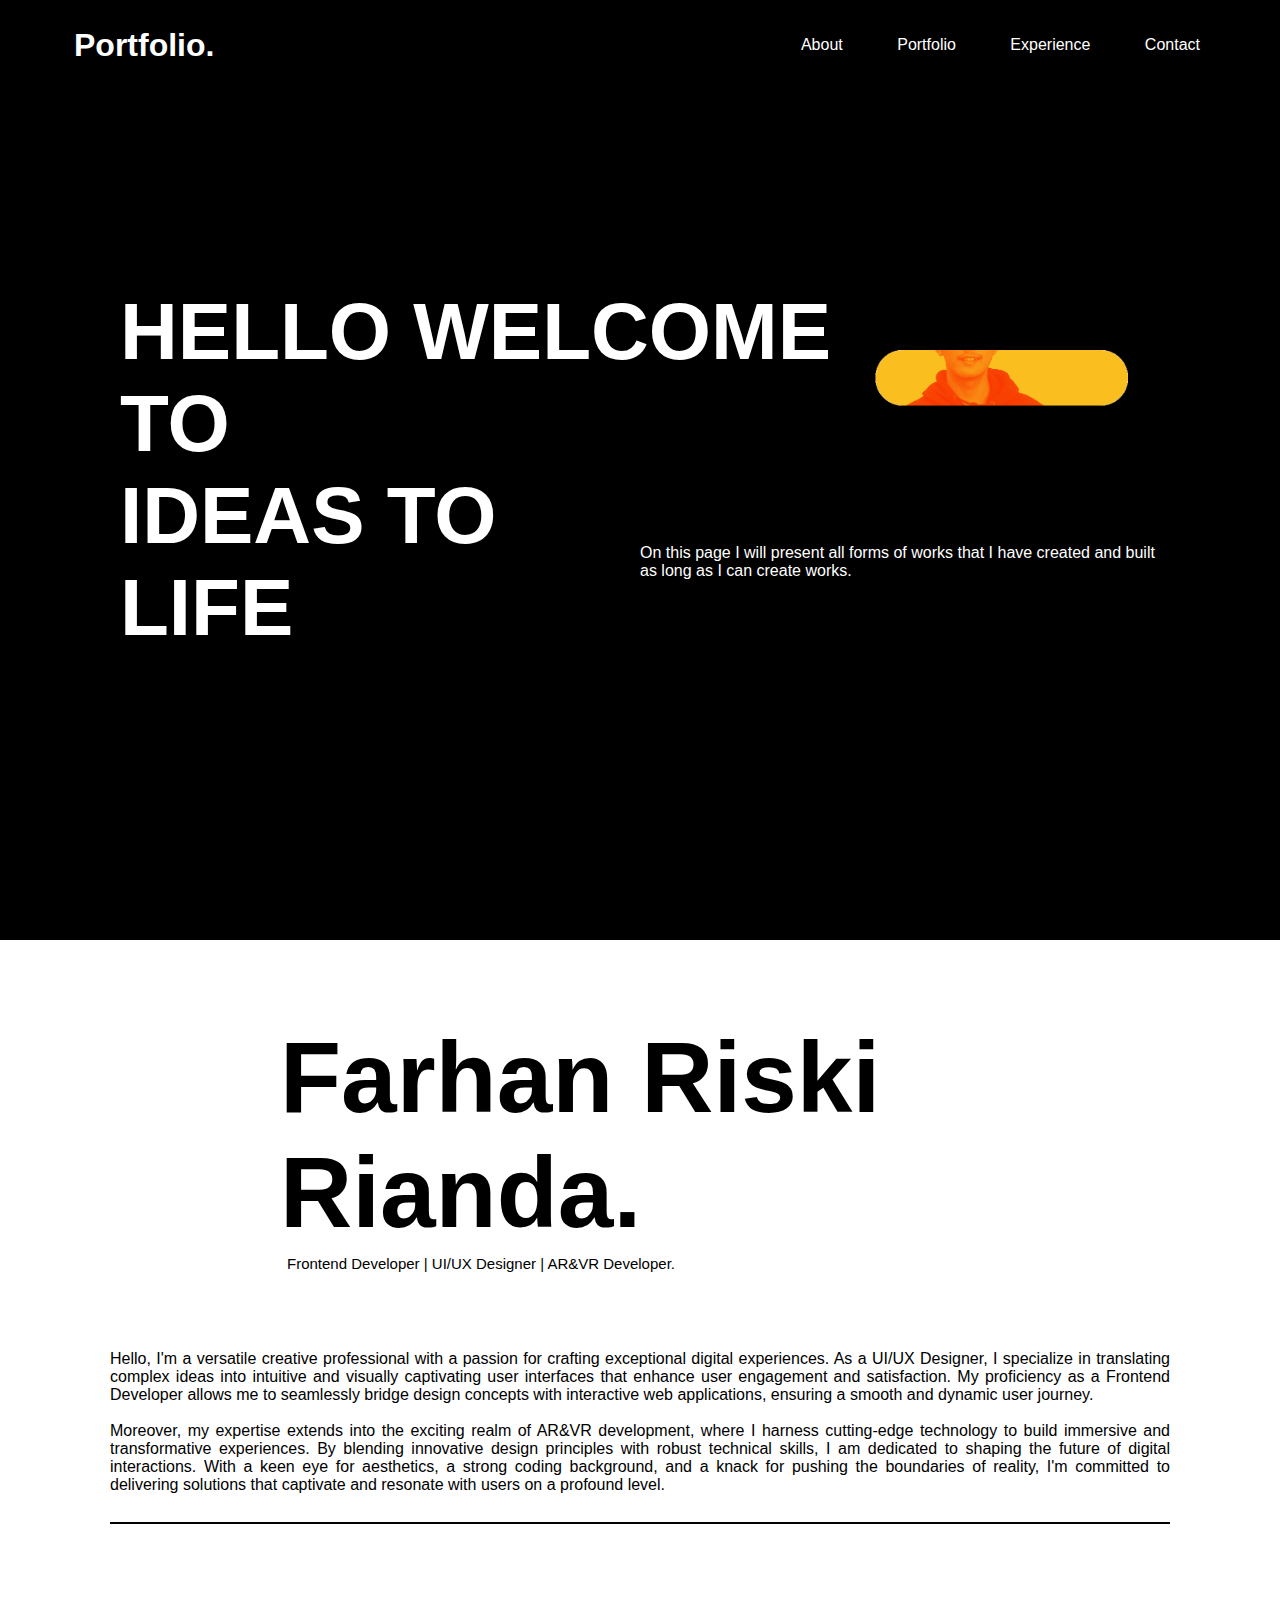
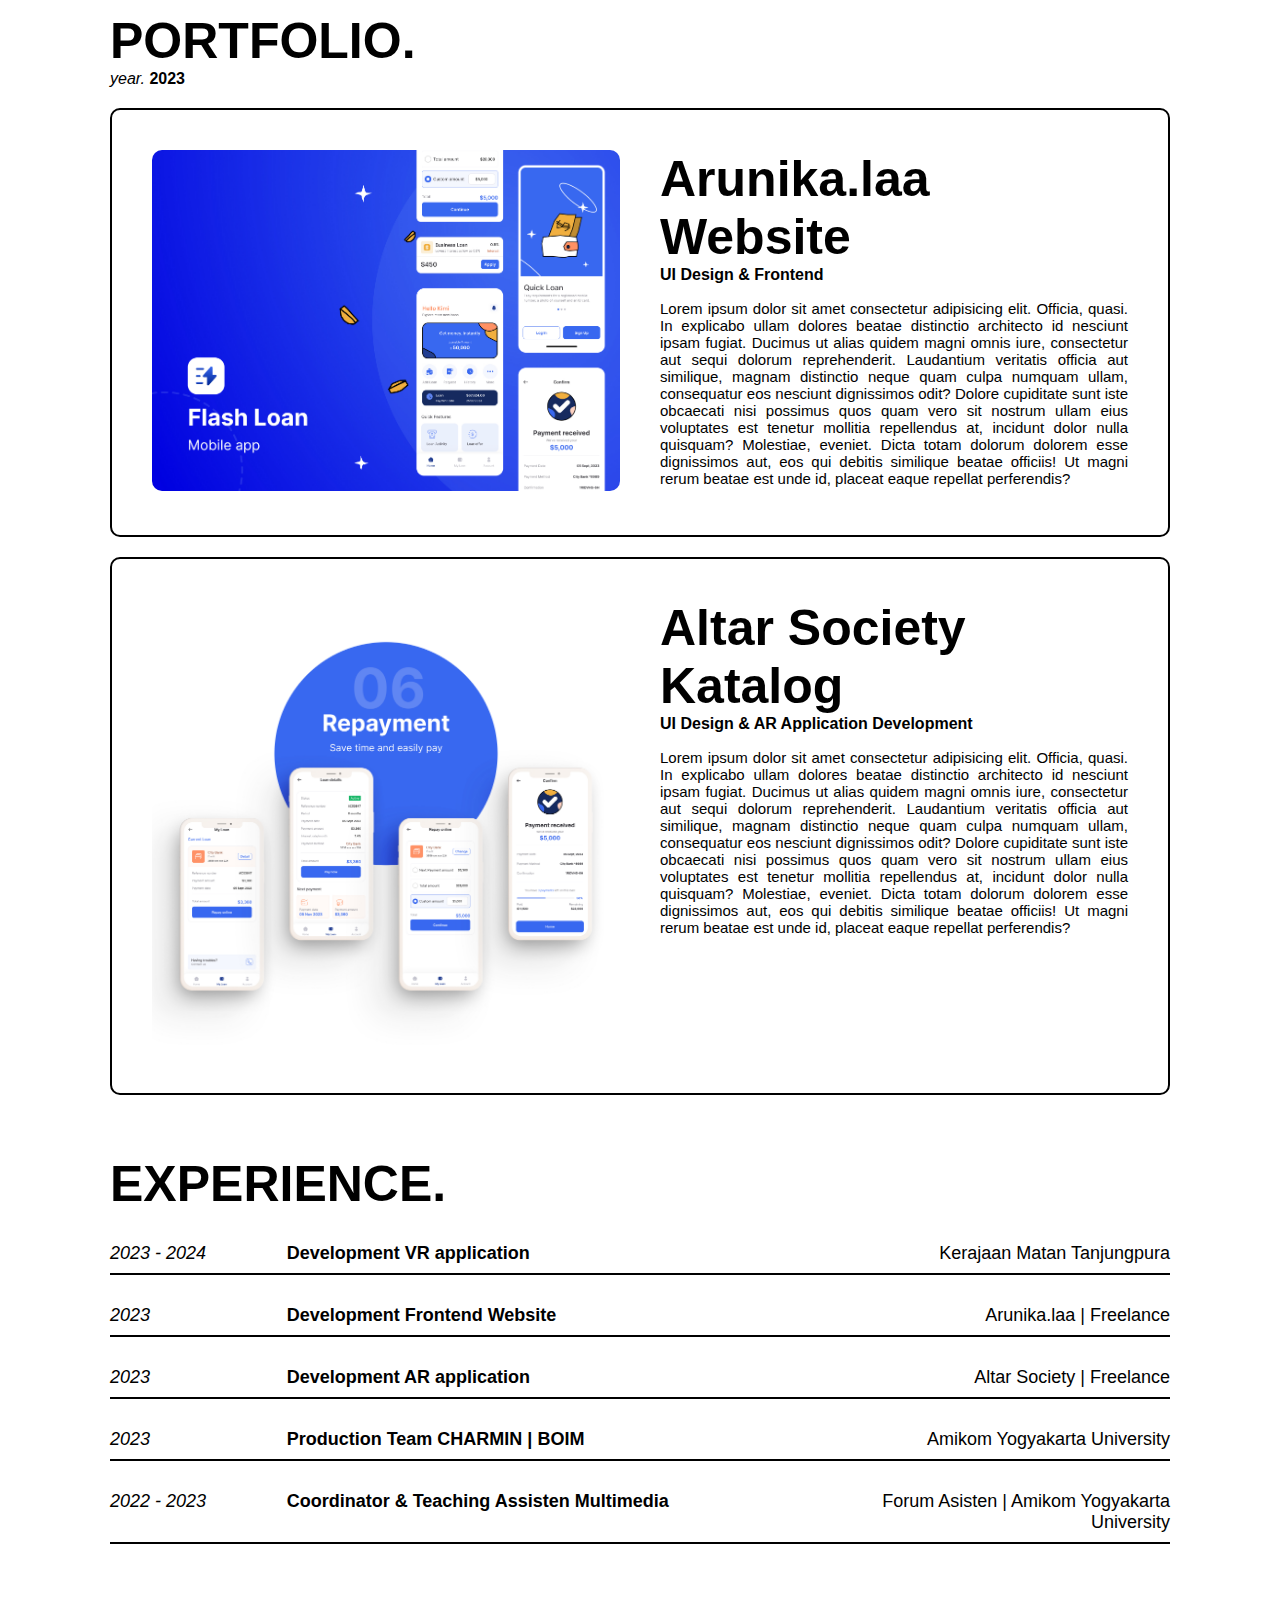
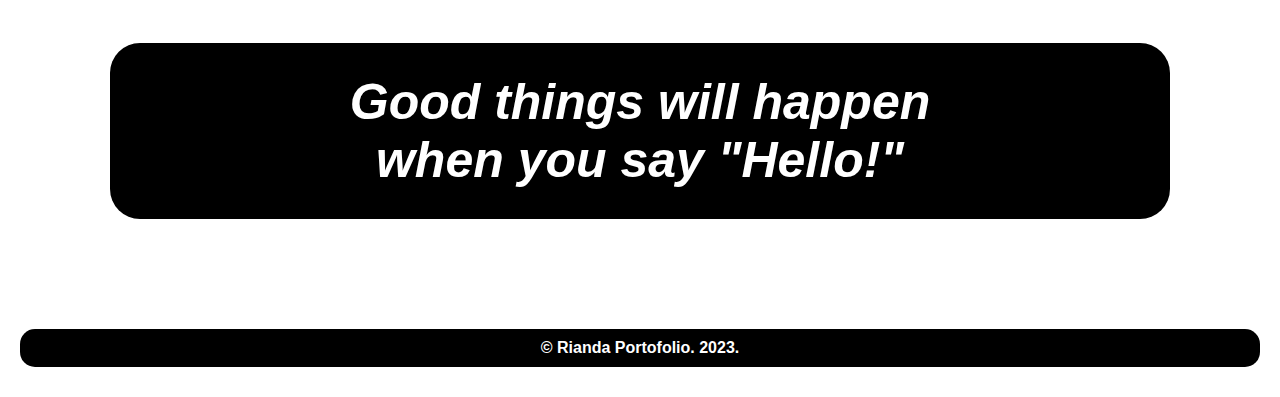
==== index.html @ 445a0335 "add bottom text" ====
<!DOCTYPE html>
<html lang="en">
  <head>
    <meta charset="UTF-8" />
    <meta name="viewport" content="width=device-width, initial-scale=1.0" />
    <link rel="stylesheet" href="style.css" />
    <title>Rianda Port | Home</title>
  </head>
  <body>
    <header>
      <h1><a href="index.html">Portfolio.</a></h1>
      <nav>
        <ul>
          <li><a href="#bio">About</a></li>
          <li><a href="#port">Portfolio</a></li>
          <li><a href="#exp">Experience</a></li>
          <li><a href="">Contact</a></li>
        </ul>
      </nav>
    </header>

    <section id="home">
      <div>
        <div class="container">
          <div class="left-up">
            <h1>HELLO WELCOME TO</h1>
          </div>
          <div class="right-up">
            <img src="public/homeava.gif" alt="">
          </div>
        </div>
      </div>
      <div>
        <div class="container">
          <div class="left">
            <h1>IDEAS TO LIFE</h1>
          </div>
          <div class="right">
          <p>On this page I will present all forms of works that I have created and built as long as I can create works.</p>
          </div>
        </div>
      </div>
    </section>
    

    <main>
      <section id="bio">
        <div>
          <img src="public/A6506337.PNG" style="height: 10cm" alt="" id="ava" />
        </div>
        <div>
          <h2>Farhan Riski Rianda.</h2>
          <p>Frontend Developer | UI/UX Designer | AR&VR Developer.</p>
          <br>
        </div>
      </section>

      <section>
        <p class="intro">
          Hello, I'm a versatile creative professional with a passion for crafting exceptional digital experiences. As a UI/UX Designer, I specialize in translating complex ideas into intuitive and visually captivating user interfaces that
          enhance user engagement and satisfaction. My proficiency as a Frontend Developer allows me to seamlessly bridge design concepts with interactive web applications, ensuring a smooth and dynamic user journey.<br />
          <br />Moreover, my expertise extends into the exciting realm of AR&VR development, where I harness cutting-edge technology to build immersive and transformative experiences. By blending innovative design principles with robust
          technical skills, I am dedicated to shaping the future of digital interactions. With a keen eye for aesthetics, a strong coding background, and a knack for pushing the boundaries of reality, I'm committed to delivering solutions
          that captivate and resonate with users on a profound level.
        </p>
      </section>
      <hr />

      <section id="port">
        <h3>PORTFOLIO.</h3>
        <p>
          <span style="font-style: italic">year. </span>
          <span style="font-weight: bold">2023</span>
        </p>
        <div class="project">
          <div class="images">
            <img src="public/609c90177263165.64d349cb40224.jpg" alt="Image 1">
          </div>
          <div class="content">
            <h3>Arunika.laa Website</h3>
            <h4>UI Design & Frontend </h4>
            <p>Lorem ipsum dolor sit amet consectetur adipisicing elit. Officia, quasi. In explicabo ullam dolores beatae distinctio architecto id nesciunt ipsam fugiat. Ducimus ut alias quidem magni omnis iure, consectetur aut sequi dolorum reprehenderit. Laudantium veritatis officia aut similique, magnam distinctio neque quam culpa numquam ullam, consequatur eos nesciunt dignissimos odit? Dolore cupiditate sunt iste obcaecati nisi possimus quos quam vero sit nostrum ullam eius voluptates est tenetur mollitia repellendus at, incidunt dolor nulla quisquam? Molestiae, eveniet. Dicta totam dolorum dolorem esse dignissimos aut, eos qui debitis similique beatae officiis! Ut magni rerum beatae est unde id, placeat eaque repellat perferendis?</p>
          </div>
        </div>
        

        <div class="project">
          <div class="images">
            <img src="public/d3f5fa177263165.64d365cf76393.jpg" alt="Image 1">
          </div>
          <div class="content">
            <h3>Altar Society Katalog</h3>
            <h4>UI Design & AR Application Development</h4>
            <p>Lorem ipsum dolor sit amet consectetur adipisicing elit. Officia, quasi. In explicabo ullam dolores beatae distinctio architecto id nesciunt ipsam fugiat. Ducimus ut alias quidem magni omnis iure, consectetur aut sequi dolorum reprehenderit. Laudantium veritatis officia aut similique, magnam distinctio neque quam culpa numquam ullam, consequatur eos nesciunt dignissimos odit? Dolore cupiditate sunt iste obcaecati nisi possimus quos quam vero sit nostrum ullam eius voluptates est tenetur mollitia repellendus at, incidunt dolor nulla quisquam? Molestiae, eveniet. Dicta totam dolorum dolorem esse dignissimos aut, eos qui debitis similique beatae officiis! Ut magni rerum beatae est unde id, placeat eaque repellat perferendis?</p>
          </div>
        </div>
      </section>

      <section id="exp">
        <h3>EXPERIENCE.</h3>
        <div class="experience">
          <div class="year">2023 - 2024</div>
          <div class="name">Development VR application</div>
          <div class="position">Kerajaan Matan Tanjungpura</div>
        </div>
        <hr>
        <div class="experience">
          <div class="year">2023</div>
          <div class="name">Development Frontend Website</div>
          <div class="position">Arunika.laa | Freelance</div>
        </div>
        <hr>
        <div class="experience">
          <div class="year">2023</div>
          <div class="name">Development AR application</div>
          <div class="position">Altar Society | Freelance</div>
        </div>
        <hr>
        <div class="experience">
          <div class="year">2023</div>
          <div class="name">Production Team CHARMIN | BOIM</div>
          <div class="position">Amikom Yogyakarta University</div>
        </div>
        <hr>
        <div class="experience">
          <div class="year">2022 - 2023</div>
          <div class="name">Coordinator & Teaching Assisten Multimedia</div>
          <div class="position">Forum Asisten | Amikom Yogyakarta University</div>
        </div>
        <hr>

      </section>

      <section>
        <div>
          <div id="bawah">
            <h3 style="font-style: italic;">Good things will happen<br>when you say "Hello!"</h3>
          </div>
        </div>
      </section>
      
      
    </main>

    <footer>
      <p>&copy; Rianda Portofolio. 2023.</p>
    </footer>
  </body>
</html>
---- style.css ----
/* Reset some default styles and apply a basic font */
body,
h1,
h2,
h3,
h4,
p,a {
  margin: 0;
  padding: 0;
  font-family: Arial, sans-serif;
  text-decoration: none;
}

/* Set a background color for the body and add some spacing */
body {
  background-color: #fff;
  padding-top: 0;
  justify-content: center;
  align-items: center;
  min-height: 100vh;
  color: #000000;
  padding-bottom: 30px;
}

#home {
  flex-wrap: wrap;
  font-family: Arial, sans-serif;
  display: flex;
  flex-direction: column; /* Stack sections vertically */
  justify-content: center;
  align-items: center;
  min-height: 100vh;
  width: 100%;
  background-color: #000000;
  color: #ffffff;
}

.container {
  display: flex;
  flex-direction: row;
  margin-left: 120px;
  margin-right: 120px;
  justify-content: center;
  align-items: center;
}
.left {
  flex: 1;
  display: flex;
  flex-direction: column;
  justify-content: center;
}

.left-up {
  flex: 80%;
  display: flex;
  flex-direction: column;
  justify-content: center;
  align-items: flex-start; /* Align left */
  box-sizing: border-box;
}

.left-up h1 {
  font-size: 80px;
  margin: 0; /* Remove default margin */
}

.left h1 {
  font-size: 80px;
  margin: 0; /* Remove default margin */
}
.right {
  flex: 1;
  display: flex;
  flex-direction: column;
  justify-content: center;
  align-items: center; /* Center horizontally */
  box-sizing: border-box;
}

.right-up img {
  max-height: full; /* Set maximum height to 100% */
  width: 80%; /* Ensure aspect ratio is maintained */
}

.right-up {
  flex: 35%;
  display: flex;
  flex-direction: column;
  justify-content: center;
  align-items: center; /* Center horizontally */
  box-sizing: border-box;
}

#bio {
  display: flex;
  align-items: center;
  margin: auto 150px;
}

#ava {
  height: 12cm;
  border-radius: 25px;
}

/* Styling for the text content */
#bio > div:last-child {
  padding: 20px;
}

#bio h2 {
  font-size: 100px;
  margin: 0;
  margin-bottom: 5px;
}

#bio p {
  font-size: 15px;
  padding-left: 7px;
}

/* Style the header with a background color and add spacing */
header {
  background-color: #000000;
  color: #fff;
  text-align: center;
  padding: 10px 0;
  border-radius: 25px;
  top: 10px;
  left: 50%;
  transform: translateX(-50%);
  position: fixed;
  width: calc(100% - 20px); /* Adjust the width as needed */
  display: flex;
  align-items: center;
  justify-content: space-between;
}
header h1 {
  padding-left: 4rem;
}

header a {
  color: #fff;
}

/* Style the navigation menu */
nav ul {
  list-style: none;
  margin-right: 20px;
}

nav ul li {
  display: inline;
  margin-right: 50px;
}

nav ul li a {
  text-decoration: none;
  color: #fff;
}

/* Style the main content area */
main {
  max-width: full;
  margin: 0px 100px;
  padding: 40px 10px;
  background-color: #fff;
}

h2 {
  font-size: 120px;
}

h3 {
  font-size: 50px;
}

/* Style the sections with padding and spacing */
section {
  padding: 20px 0;
}

.intro {
  text-align: justify;
}

#port {
  padding-top: 80px;
}

/* Style the project containers */
.project {
  border: 2px solid #000000;
  padding: 20px;
  margin-top: 20px;
  margin-bottom: 20px;
  background-color: #fff;
  border-radius: 10px;
  display: flex;
  align-items: flex-start;
}

.images {
  flex: 1;
  padding: 20px;
}

.images img {
  max-width: 100%;
  height: auto;
  border-radius: 10px;
}

.content {
  flex: 1;
  padding: 20px;
}

.content h3 {
  font-size: 50px;
}

.content h3 a {
  text-decoration: none;
  color: #000000;
}

.content p {
  font-size: 16px;
  padding-top: 1rem;
  font-size: 15px;
  text-align: justify;
}

#exp {
  font-size: 18px;
}

#exp .experience {
  display: flex;
  margin-top: 30px;
}

#exp .year {
  flex: 1;
  font-style: italic;
}

#exp .name {
  flex: 3;
  font-weight: bold;
}

#exp .position {
  flex: 2;
  text-align: right;
}


#bawah {
  margin-top: 50px;
  margin-bottom: 50px;
  padding-top: 30px;
  padding-bottom: 30px;
  text-align: center;
  color: #fff;
  background-color: #000000;
  border-radius: 30px;
}

/* Style the footer with a background color and add spacing */
footer {
  text-align: center;
  background-color: #000000;
  color: #fff;
  padding: 10px 0;
  border-radius: 15px;
  font-weight: bold;
  margin-left: 20px;
  margin-right: 20px;
}

hr {
  border: none; /* Remove default border */
  border-top: 2px solid #000000; /* Set the top border to 2px solid black (#000000) */
}
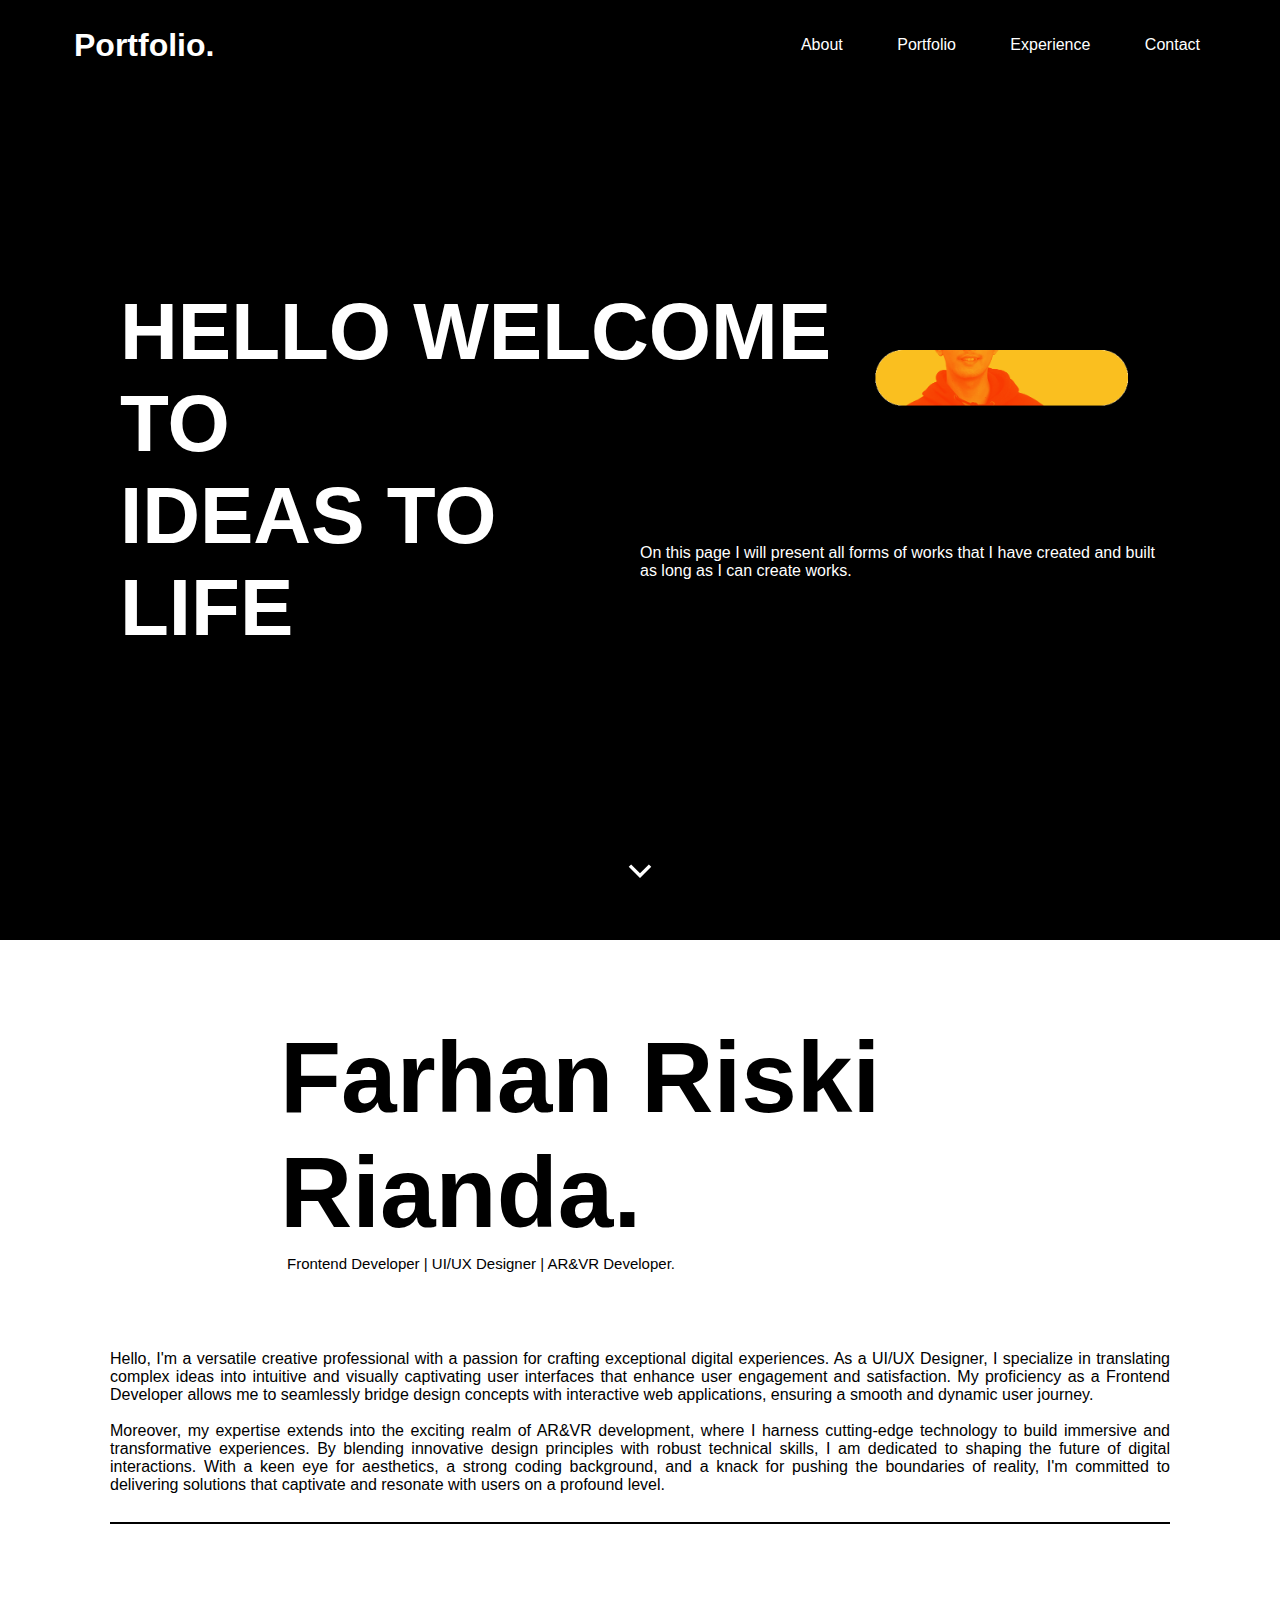
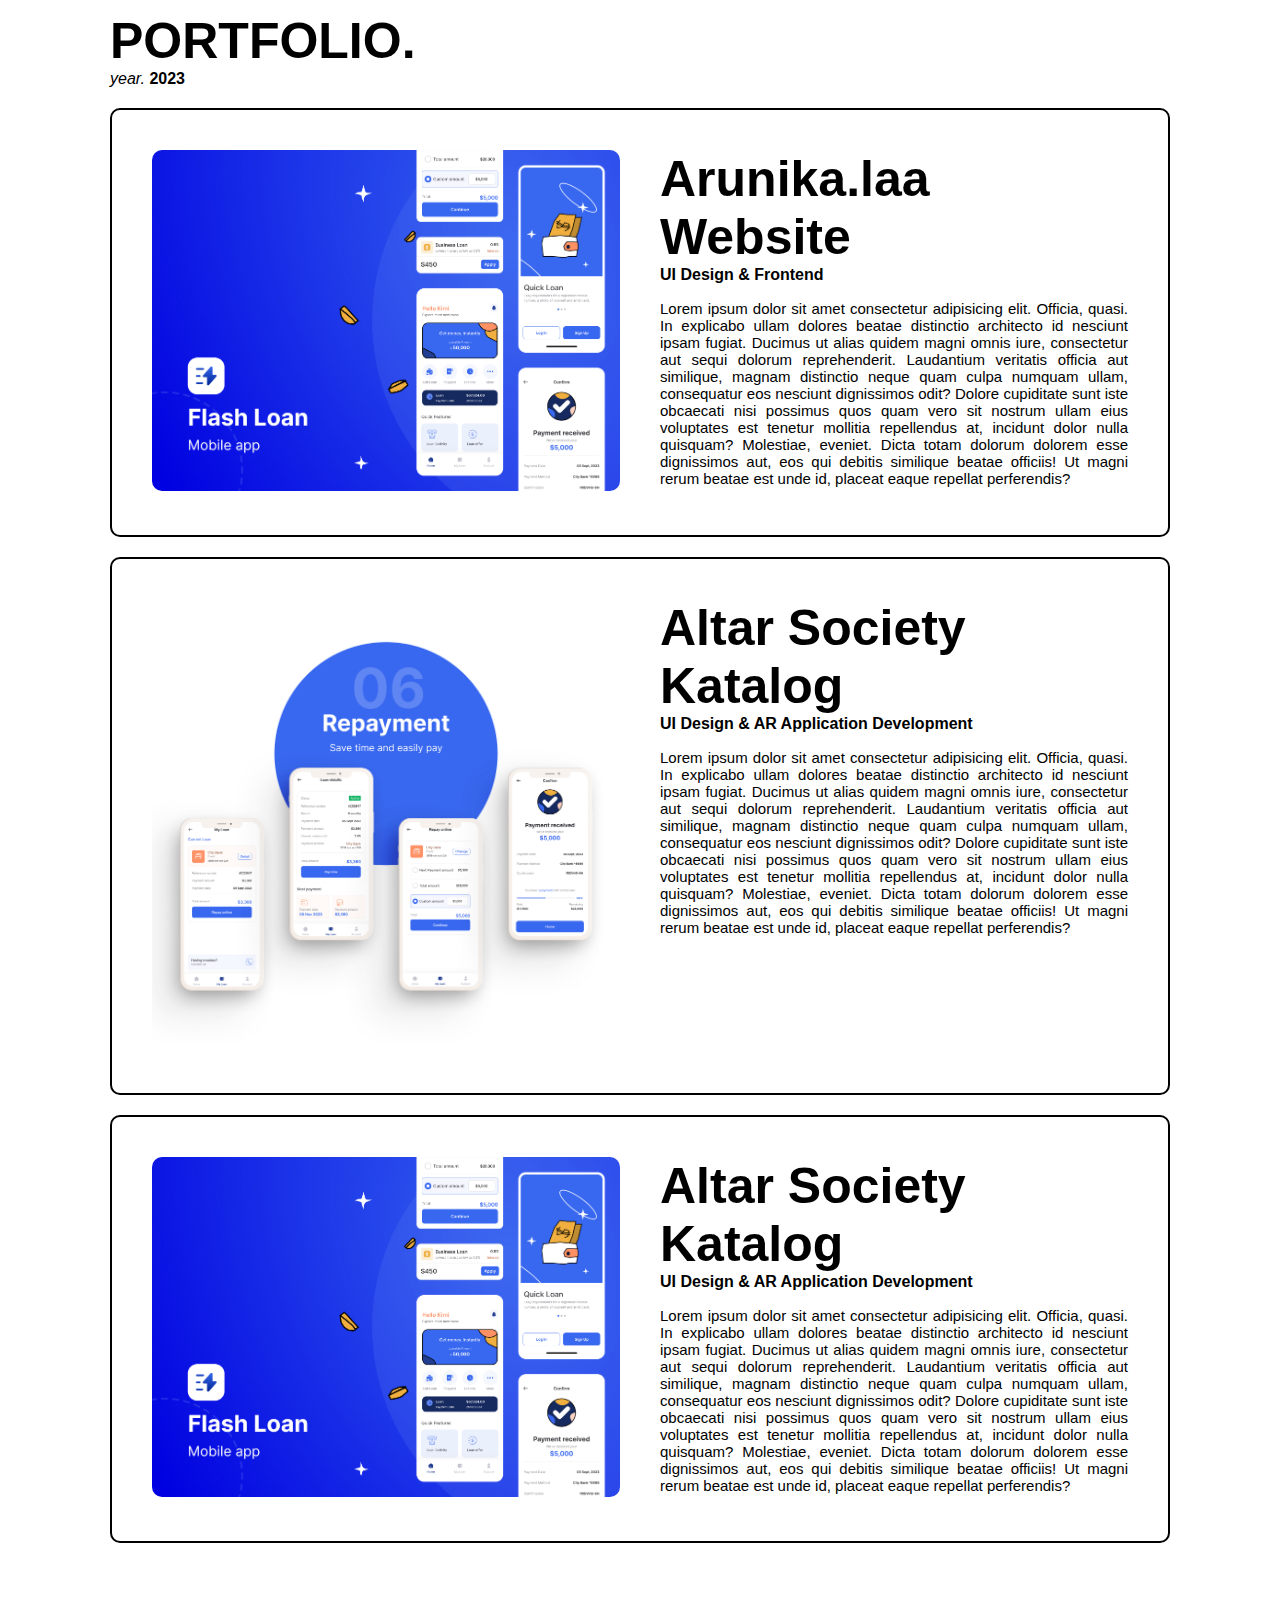
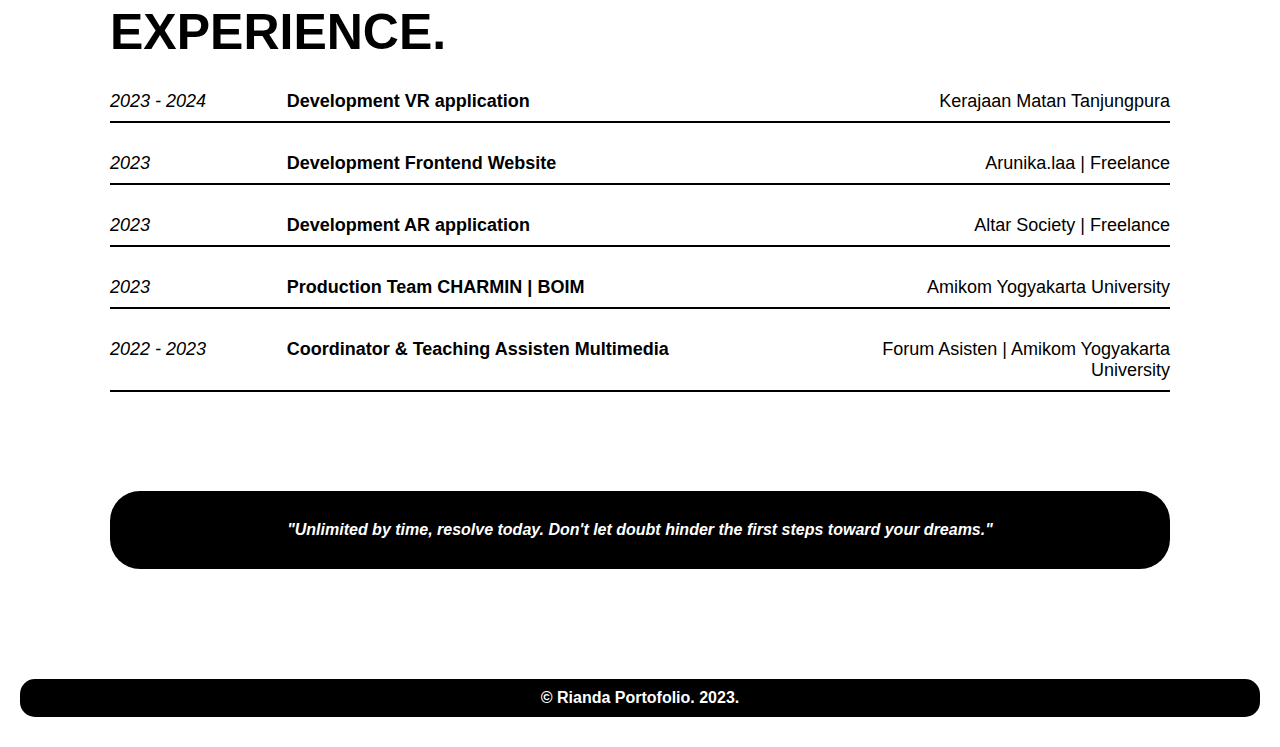
==== commit 4d222fa7: "add porto & add tagline" ====
--- a/index.html
+++ b/index.html
@@ -40,6 +40,7 @@
           </div>
         </div>
       </div>
+      <svg fill="#ffffff" width="40px" height="40px" viewBox="0 0 32.00 32.00" xmlns="http://www.w3.org/2000/svg" stroke="#ffffff" stroke-width="0.00032"><g id="SVGRepo_bgCarrier" stroke-width="0"></g><g id="SVGRepo_tracerCarrier" stroke-linecap="round" stroke-linejoin="round" stroke="#CCCCCC" stroke-width="0.256"></g><g id="SVGRepo_iconCarrier"><path d="M16.003 18.626l7.081-7.081L25 13.46l-8.997 8.998-9.003-9 1.917-1.916z"></path></g></svg>
     </section>
     
 
@@ -83,7 +84,7 @@
           </div>
         </div>
         
-
+        <!-- Project 2 -->
         <div class="project">
           <div class="images">
             <img src="public/d3f5fa177263165.64d365cf76393.jpg" alt="Image 1">
@@ -94,6 +95,16 @@
             <p>Lorem ipsum dolor sit amet consectetur adipisicing elit. Officia, quasi. In explicabo ullam dolores beatae distinctio architecto id nesciunt ipsam fugiat. Ducimus ut alias quidem magni omnis iure, consectetur aut sequi dolorum reprehenderit. Laudantium veritatis officia aut similique, magnam distinctio neque quam culpa numquam ullam, consequatur eos nesciunt dignissimos odit? Dolore cupiditate sunt iste obcaecati nisi possimus quos quam vero sit nostrum ullam eius voluptates est tenetur mollitia repellendus at, incidunt dolor nulla quisquam? Molestiae, eveniet. Dicta totam dolorum dolorem esse dignissimos aut, eos qui debitis similique beatae officiis! Ut magni rerum beatae est unde id, placeat eaque repellat perferendis?</p>
           </div>
         </div>
+        <!-- Project 3 -->
+        <div class="project">
+          <div class="images">
+            <img src="public/609c90177263165.64d349cb40224.jpg" alt="Image 1">
+          </div>
+          <div class="content">
+            <h3>Altar Society Katalog</h3>
+            <h4>UI Design & AR Application Development</h4>
+            <p>Lorem ipsum dolor sit amet consectetur adipisicing elit. Officia, quasi. In explicabo ullam dolores beatae distinctio architecto id nesciunt ipsam fugiat. Ducimus ut alias quidem magni omnis iure, consectetur aut sequi dolorum reprehenderit. Laudantium veritatis officia aut similique, magnam distinctio neque quam culpa numquam ullam, consequatur eos nesciunt dignissimos odit? Dolore cupiditate sunt iste obcaecati nisi possimus quos quam vero sit nostrum ullam eius voluptates est tenetur mollitia repellendus at, incidunt dolor nulla quisquam? Molestiae, eveniet. Dicta totam dolorum dolorem esse dignissimos aut, eos qui debitis similique beatae officiis! Ut magni rerum beatae est unde id, placeat eaque repellat perferendis?</p>
+          </div>
       </section>
 
       <section id="exp">
@@ -134,7 +145,7 @@
       <section>
         <div>
           <div id="bawah">
-            <h3 style="font-style: italic;">Good things will happen<br>when you say "Hello!"</h3>
+            <h4 style="font-style: italic;">"Unlimited by time, resolve today. Don't let doubt hinder the first steps toward your dreams."</h4>
           </div>
         </div>
       </section>
--- a/style.css
+++ b/style.css
@@ -35,6 +35,14 @@
   color: #ffffff;
 }
 
+#home svg {
+  position: absolute;
+  bottom: 10px;
+  width: 100%;
+  text-align: center;
+}
+
+
 .container {
   display: flex;
   flex-direction: row;
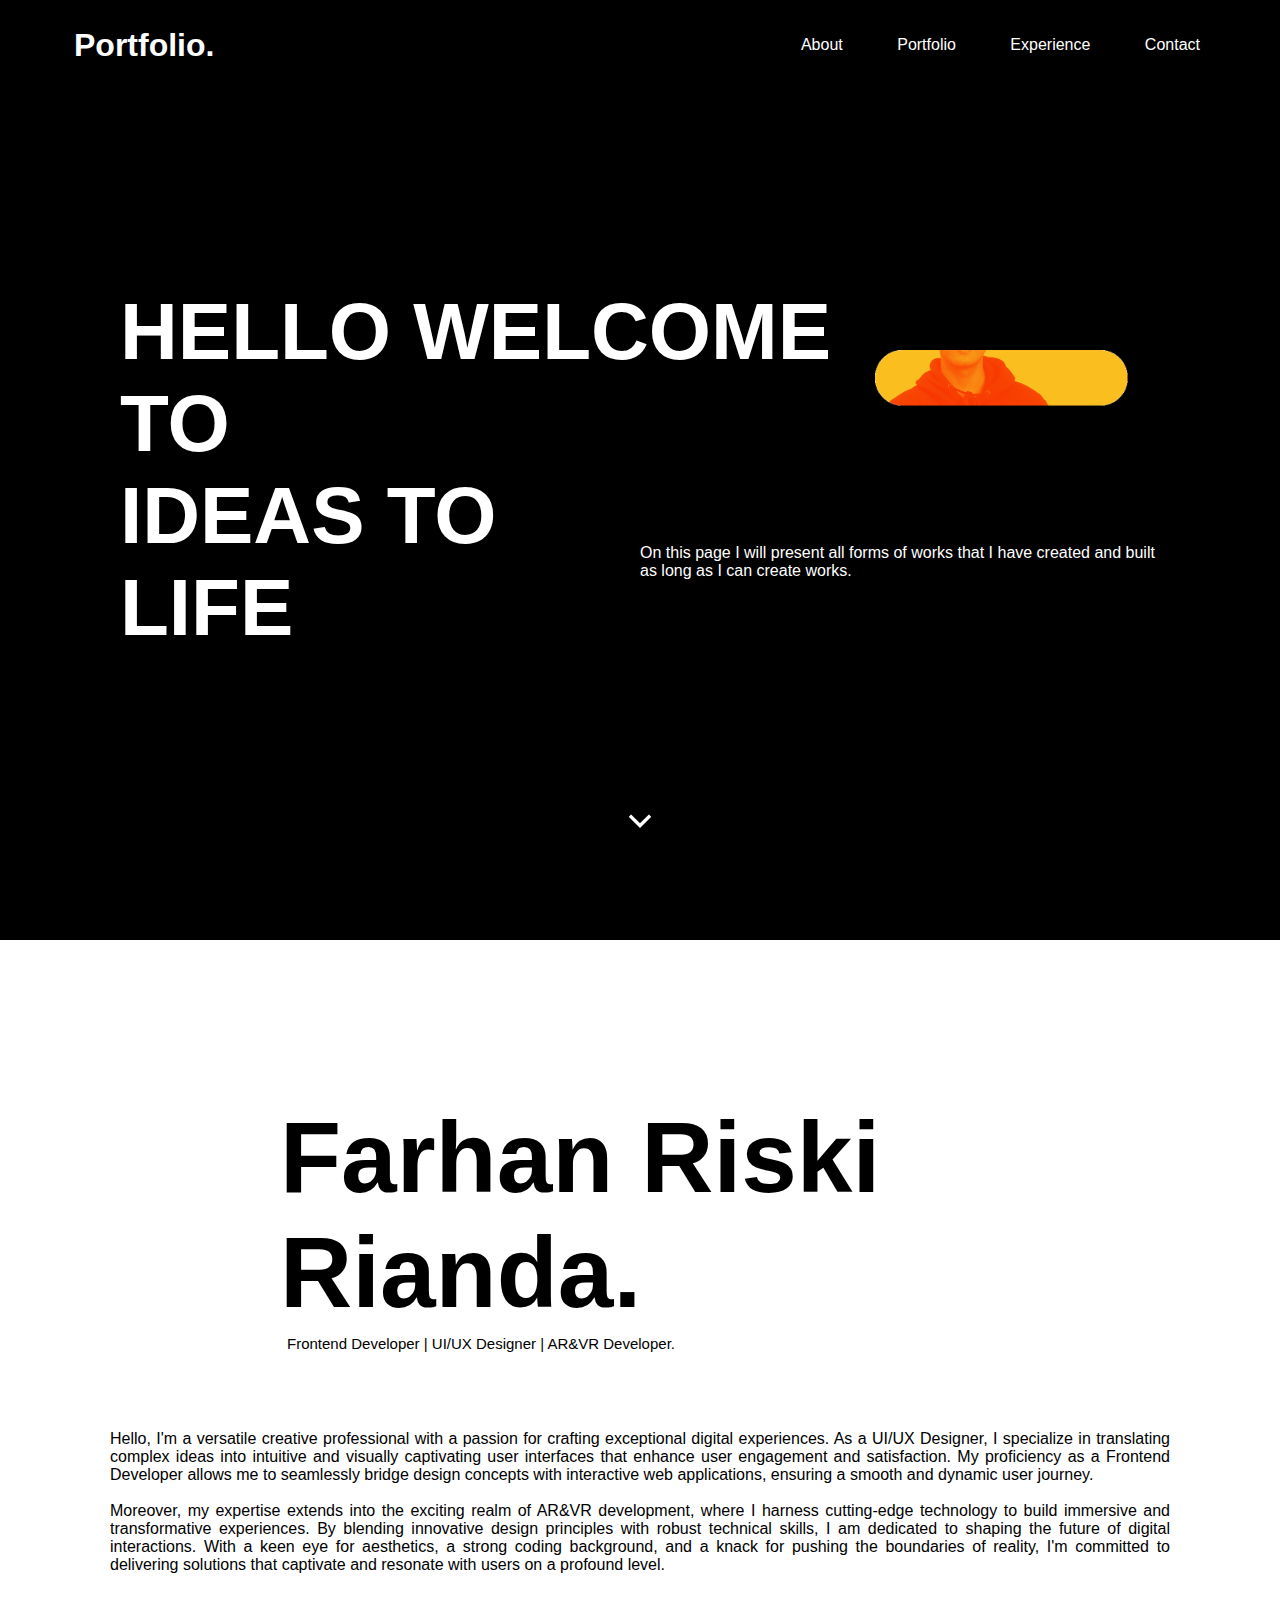
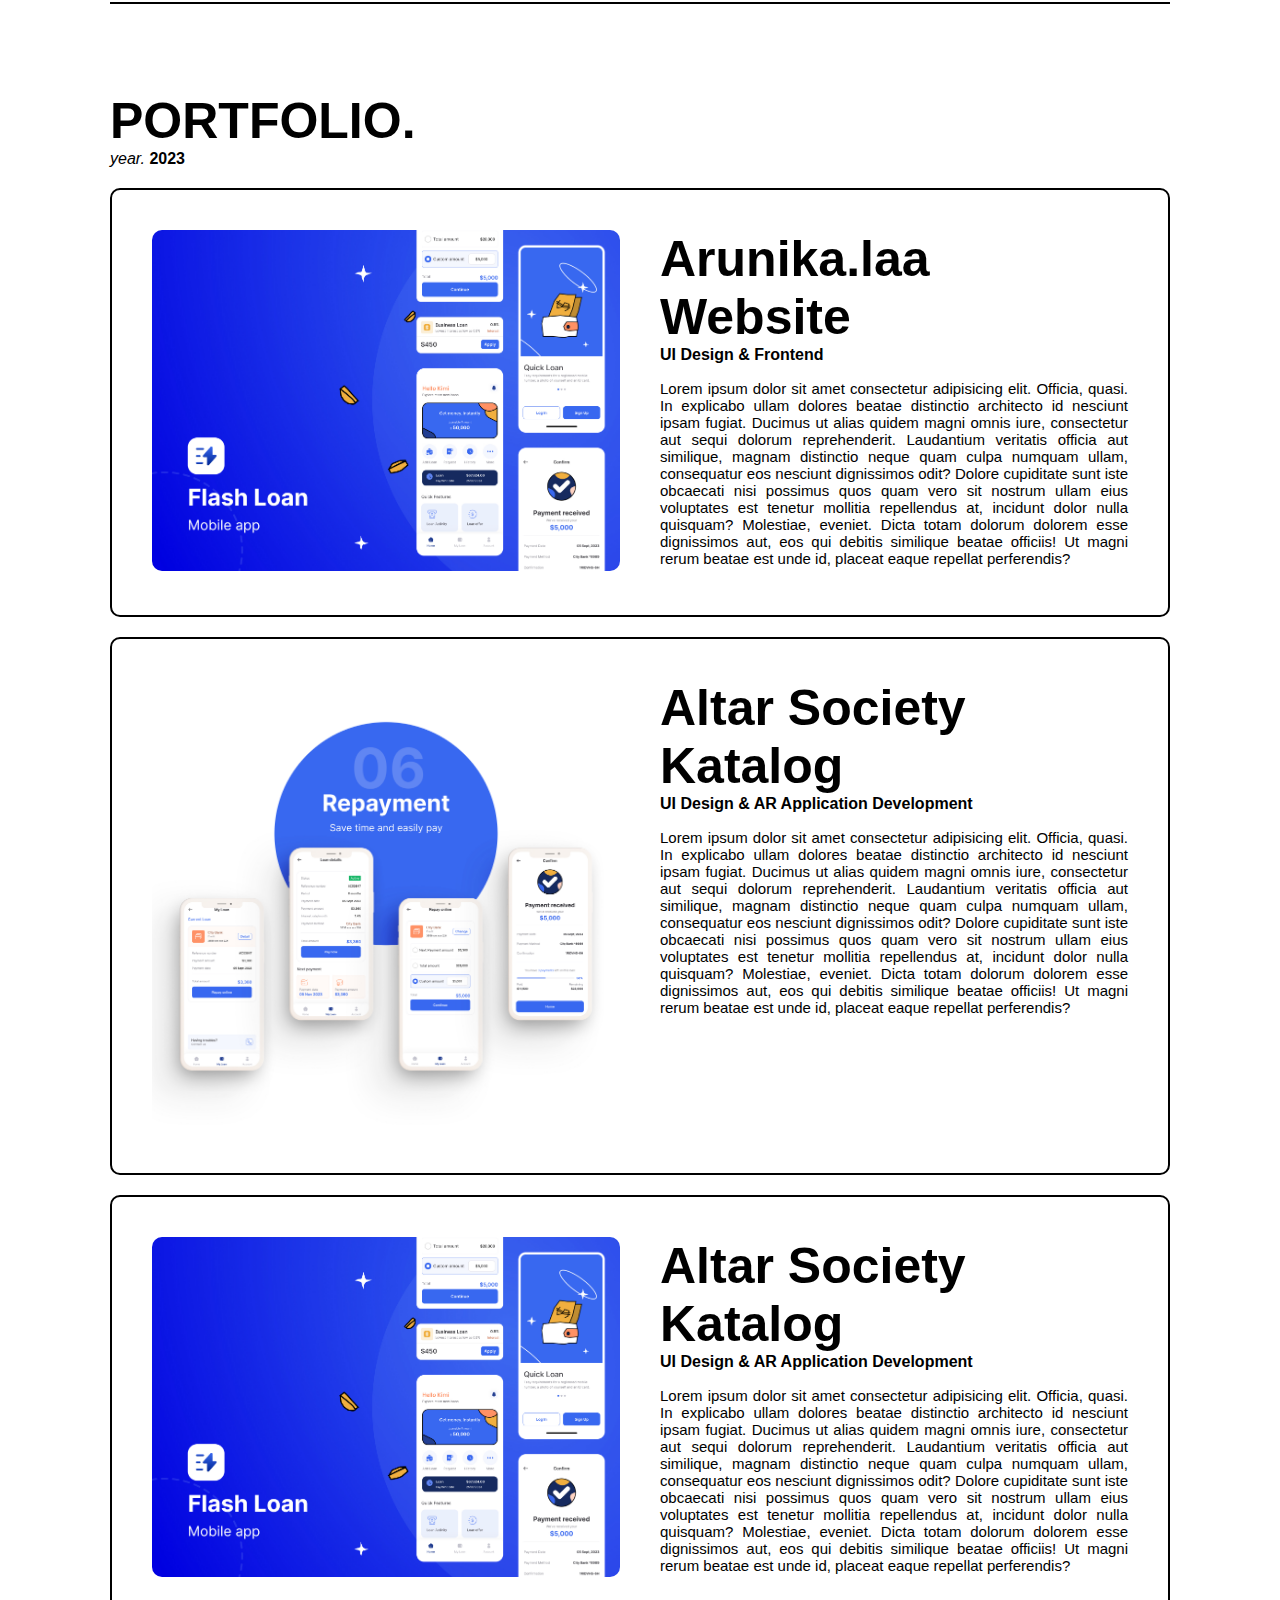
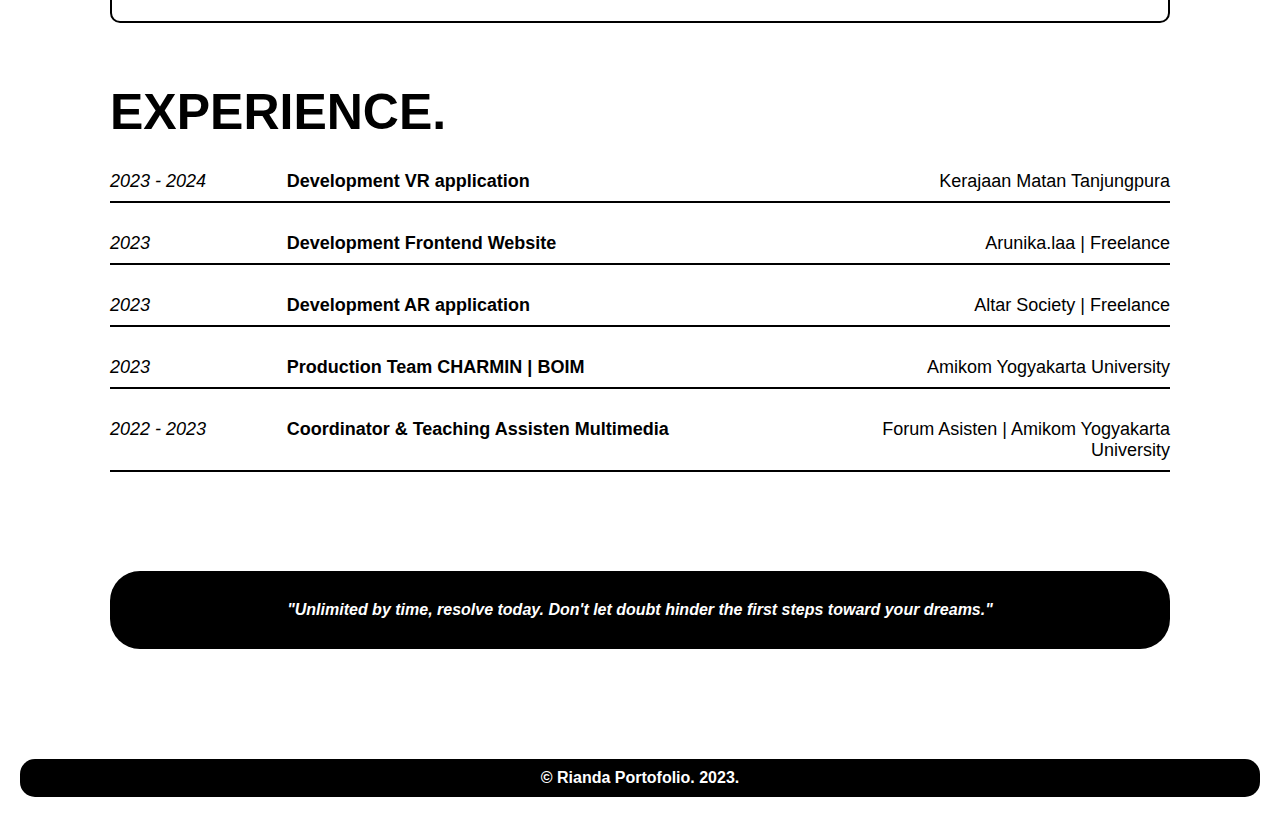
==== commit 330b5915: "add animation svg" ====
--- a/index.html
+++ b/index.html
@@ -40,7 +40,13 @@
           </div>
         </div>
       </div>
-      <svg fill="#ffffff" width="40px" height="40px" viewBox="0 0 32.00 32.00" xmlns="http://www.w3.org/2000/svg" stroke="#ffffff" stroke-width="0.00032"><g id="SVGRepo_bgCarrier" stroke-width="0"></g><g id="SVGRepo_tracerCarrier" stroke-linecap="round" stroke-linejoin="round" stroke="#CCCCCC" stroke-width="0.256"></g><g id="SVGRepo_iconCarrier"><path d="M16.003 18.626l7.081-7.081L25 13.46l-8.997 8.998-9.003-9 1.917-1.916z"></path></g></svg>
+      <svg id="scroll-to-bio" fill="#ffffff" width="40px" height="40px" viewBox="0 0 32.00 32.00" xmlns="http://www.w3.org/2000/svg" stroke="#ffffff" stroke-width="0.00032">
+        <g id="SVGRepo_bgCarrier" stroke-width="0"></g>
+        <g id="SVGRepo_tracerCarrier" stroke-linecap="round" stroke-linejoin="round" stroke="#CCCCCC" stroke-width="0.256"></g>
+        <g id="SVGRepo_iconCarrier">
+          <path d="M16.003 18.626l7.081-7.081L25 13.46l-8.997 8.998-9.003-9 1.917-1.916z"></path>
+        </g>
+      </svg>
     </section>
     
 
@@ -156,5 +162,13 @@
     <footer>
       <p>&copy; Rianda Portofolio. 2023.</p>
     </footer>
+    <script>
+      document.getElementById("scroll-to-bio").addEventListener("click", function() {
+        const bioSection = document.getElementById("bio");
+        if (bioSection) {
+          bioSection.scrollIntoView({ behavior: "smooth" });
+        }
+      });
+    </script>
   </body>
 </html>
--- a/style.css
+++ b/style.css
@@ -37,7 +37,7 @@
 
 #home svg {
   position: absolute;
-  bottom: 10px;
+  bottom: 60px;
   width: 100%;
   text-align: center;
 }
@@ -103,6 +103,7 @@
   display: flex;
   align-items: center;
   margin: auto 150px;
+  padding-top: 100px;
 }
 
 #ava {
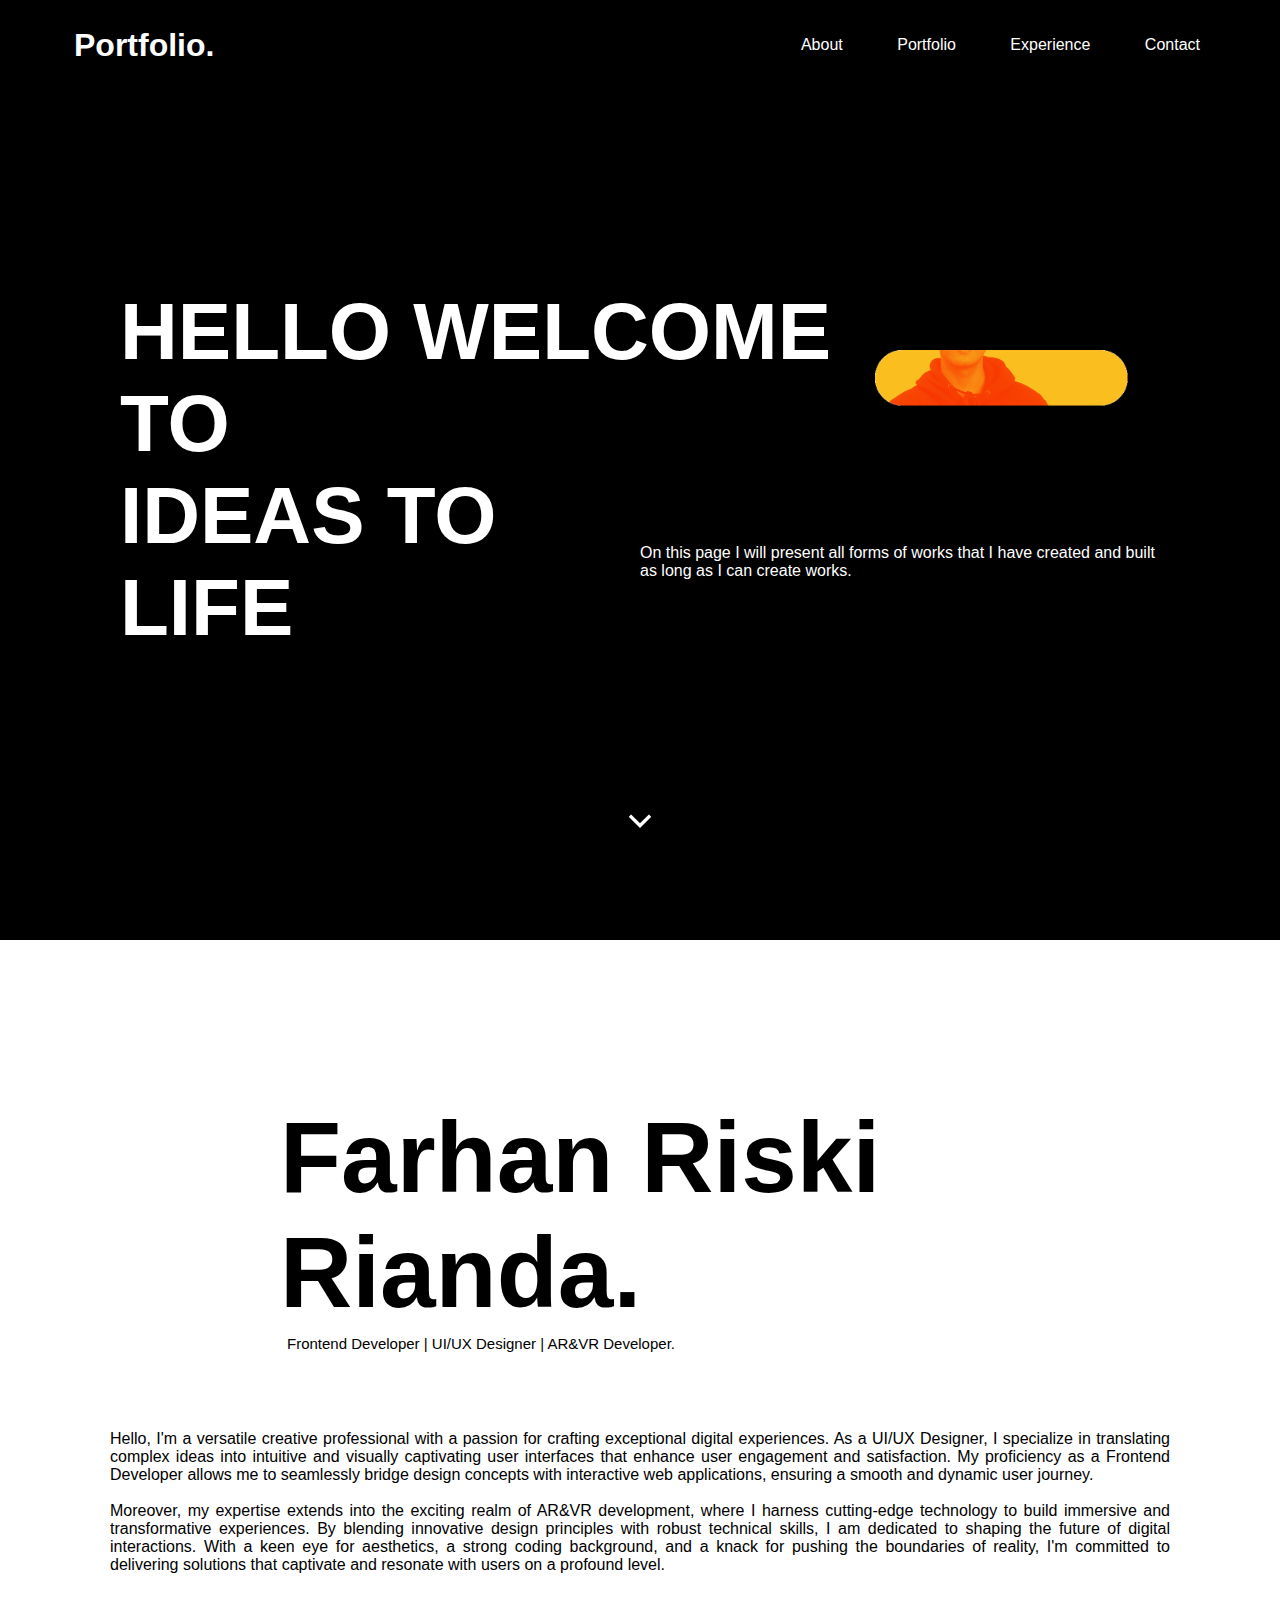
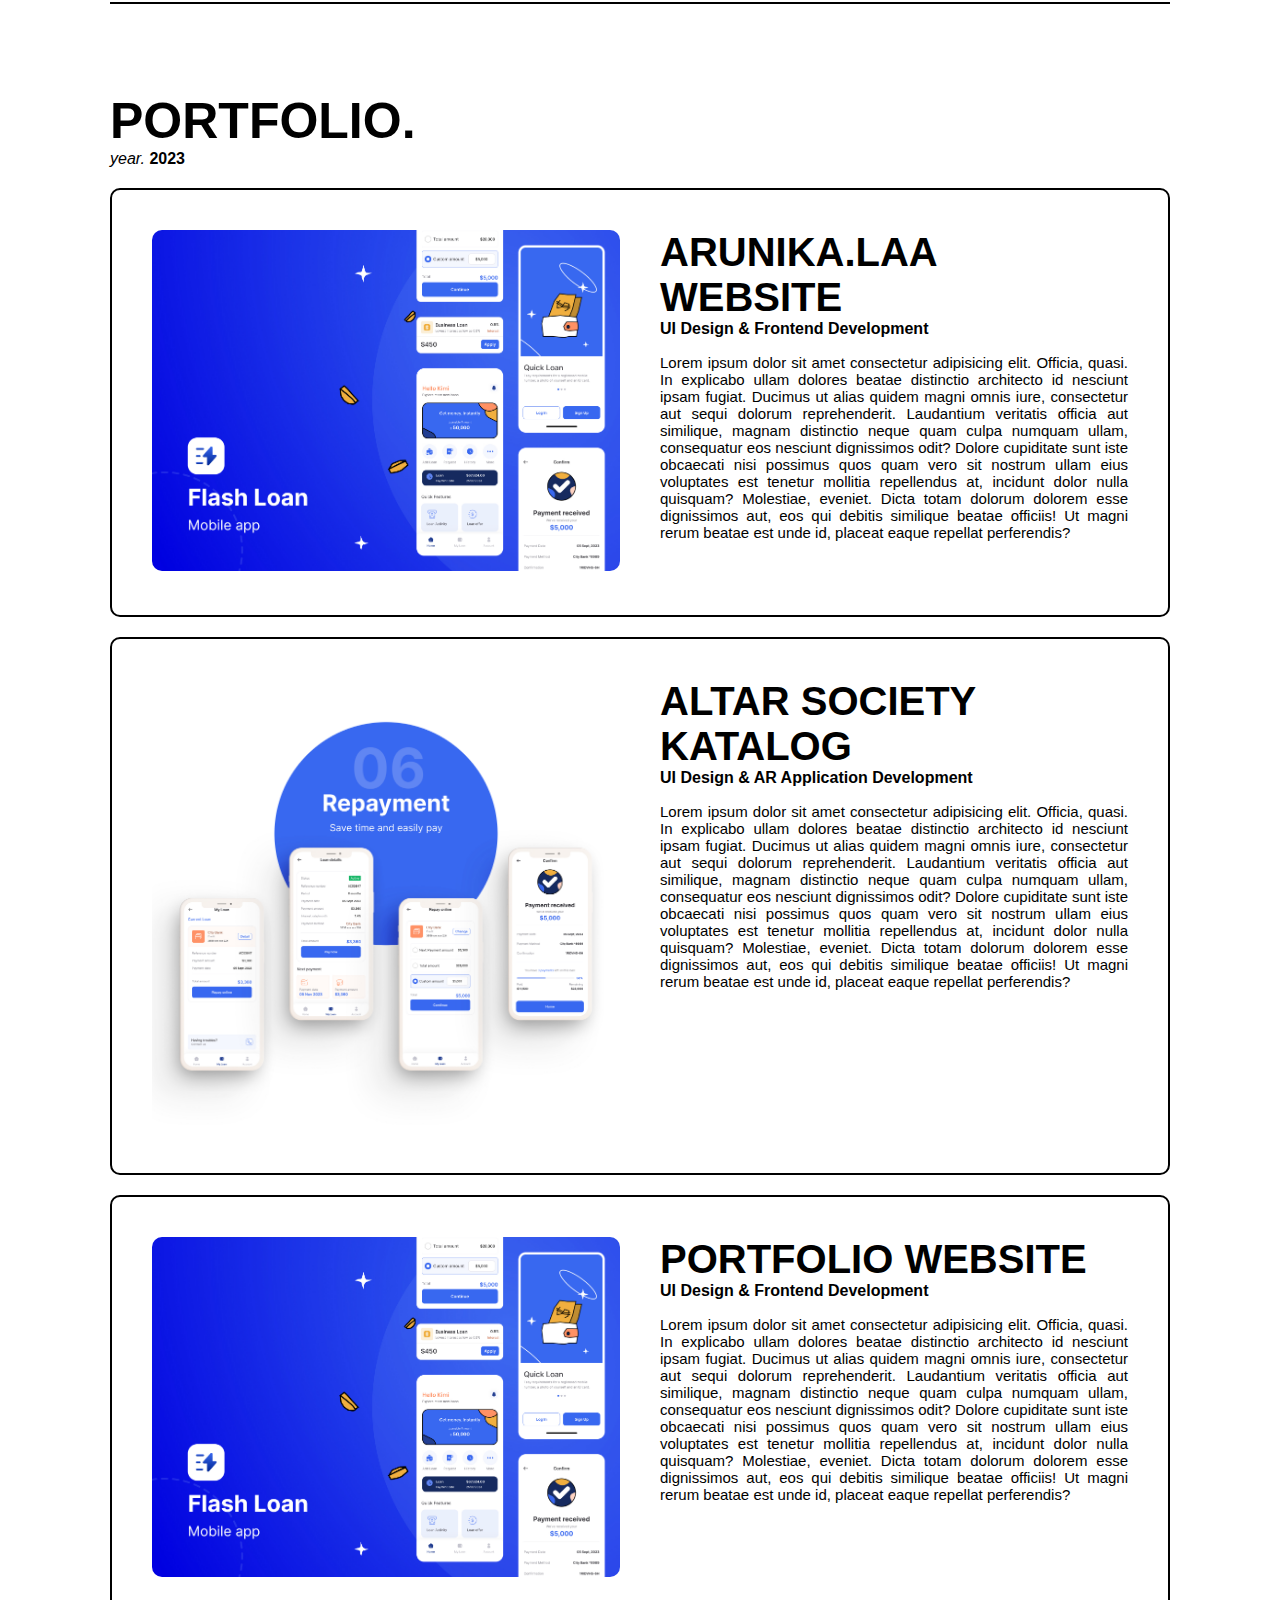
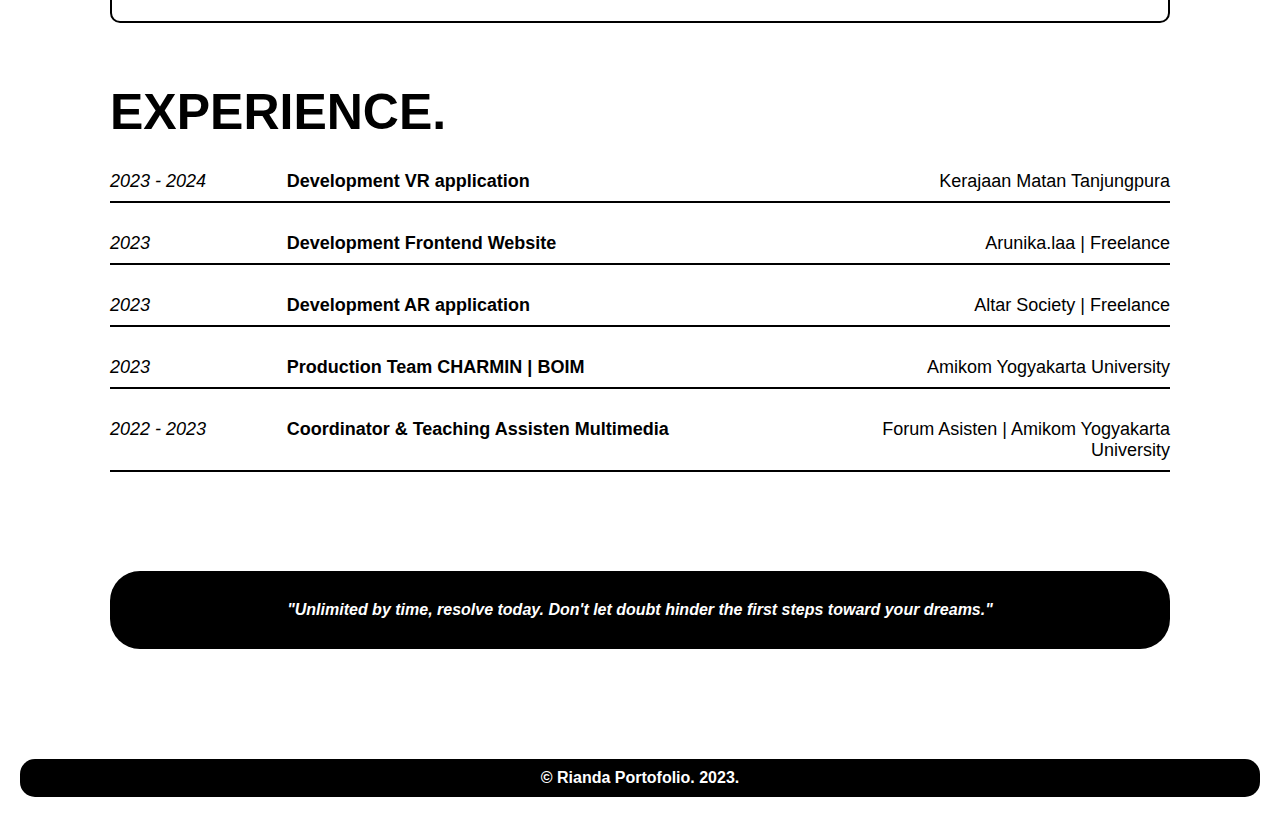
==== commit 084c363b: "edit font transform" ====
--- a/index.html
+++ b/index.html
@@ -85,7 +85,7 @@
           </div>
           <div class="content">
             <h3>Arunika.laa Website</h3>
-            <h4>UI Design & Frontend </h4>
+            <h4>UI Design & Frontend Development</h4>
             <p>Lorem ipsum dolor sit amet consectetur adipisicing elit. Officia, quasi. In explicabo ullam dolores beatae distinctio architecto id nesciunt ipsam fugiat. Ducimus ut alias quidem magni omnis iure, consectetur aut sequi dolorum reprehenderit. Laudantium veritatis officia aut similique, magnam distinctio neque quam culpa numquam ullam, consequatur eos nesciunt dignissimos odit? Dolore cupiditate sunt iste obcaecati nisi possimus quos quam vero sit nostrum ullam eius voluptates est tenetur mollitia repellendus at, incidunt dolor nulla quisquam? Molestiae, eveniet. Dicta totam dolorum dolorem esse dignissimos aut, eos qui debitis similique beatae officiis! Ut magni rerum beatae est unde id, placeat eaque repellat perferendis?</p>
           </div>
         </div>
@@ -107,8 +107,8 @@
             <img src="public/609c90177263165.64d349cb40224.jpg" alt="Image 1">
           </div>
           <div class="content">
-            <h3>Altar Society Katalog</h3>
-            <h4>UI Design & AR Application Development</h4>
+            <h3>Portfolio Website</h3>
+            <h4>UI Design & Frontend Development</h4>
             <p>Lorem ipsum dolor sit amet consectetur adipisicing elit. Officia, quasi. In explicabo ullam dolores beatae distinctio architecto id nesciunt ipsam fugiat. Ducimus ut alias quidem magni omnis iure, consectetur aut sequi dolorum reprehenderit. Laudantium veritatis officia aut similique, magnam distinctio neque quam culpa numquam ullam, consequatur eos nesciunt dignissimos odit? Dolore cupiditate sunt iste obcaecati nisi possimus quos quam vero sit nostrum ullam eius voluptates est tenetur mollitia repellendus at, incidunt dolor nulla quisquam? Molestiae, eveniet. Dicta totam dolorum dolorem esse dignissimos aut, eos qui debitis similique beatae officiis! Ut magni rerum beatae est unde id, placeat eaque repellat perferendis?</p>
           </div>
       </section>
--- a/style.css
+++ b/style.css
@@ -225,7 +225,9 @@
 }
 
 .content h3 {
-  font-size: 50px;
+  font-size: 40px;
+  font-style: up;
+  text-transform: uppercase;
 }
 
 .content h3 a {
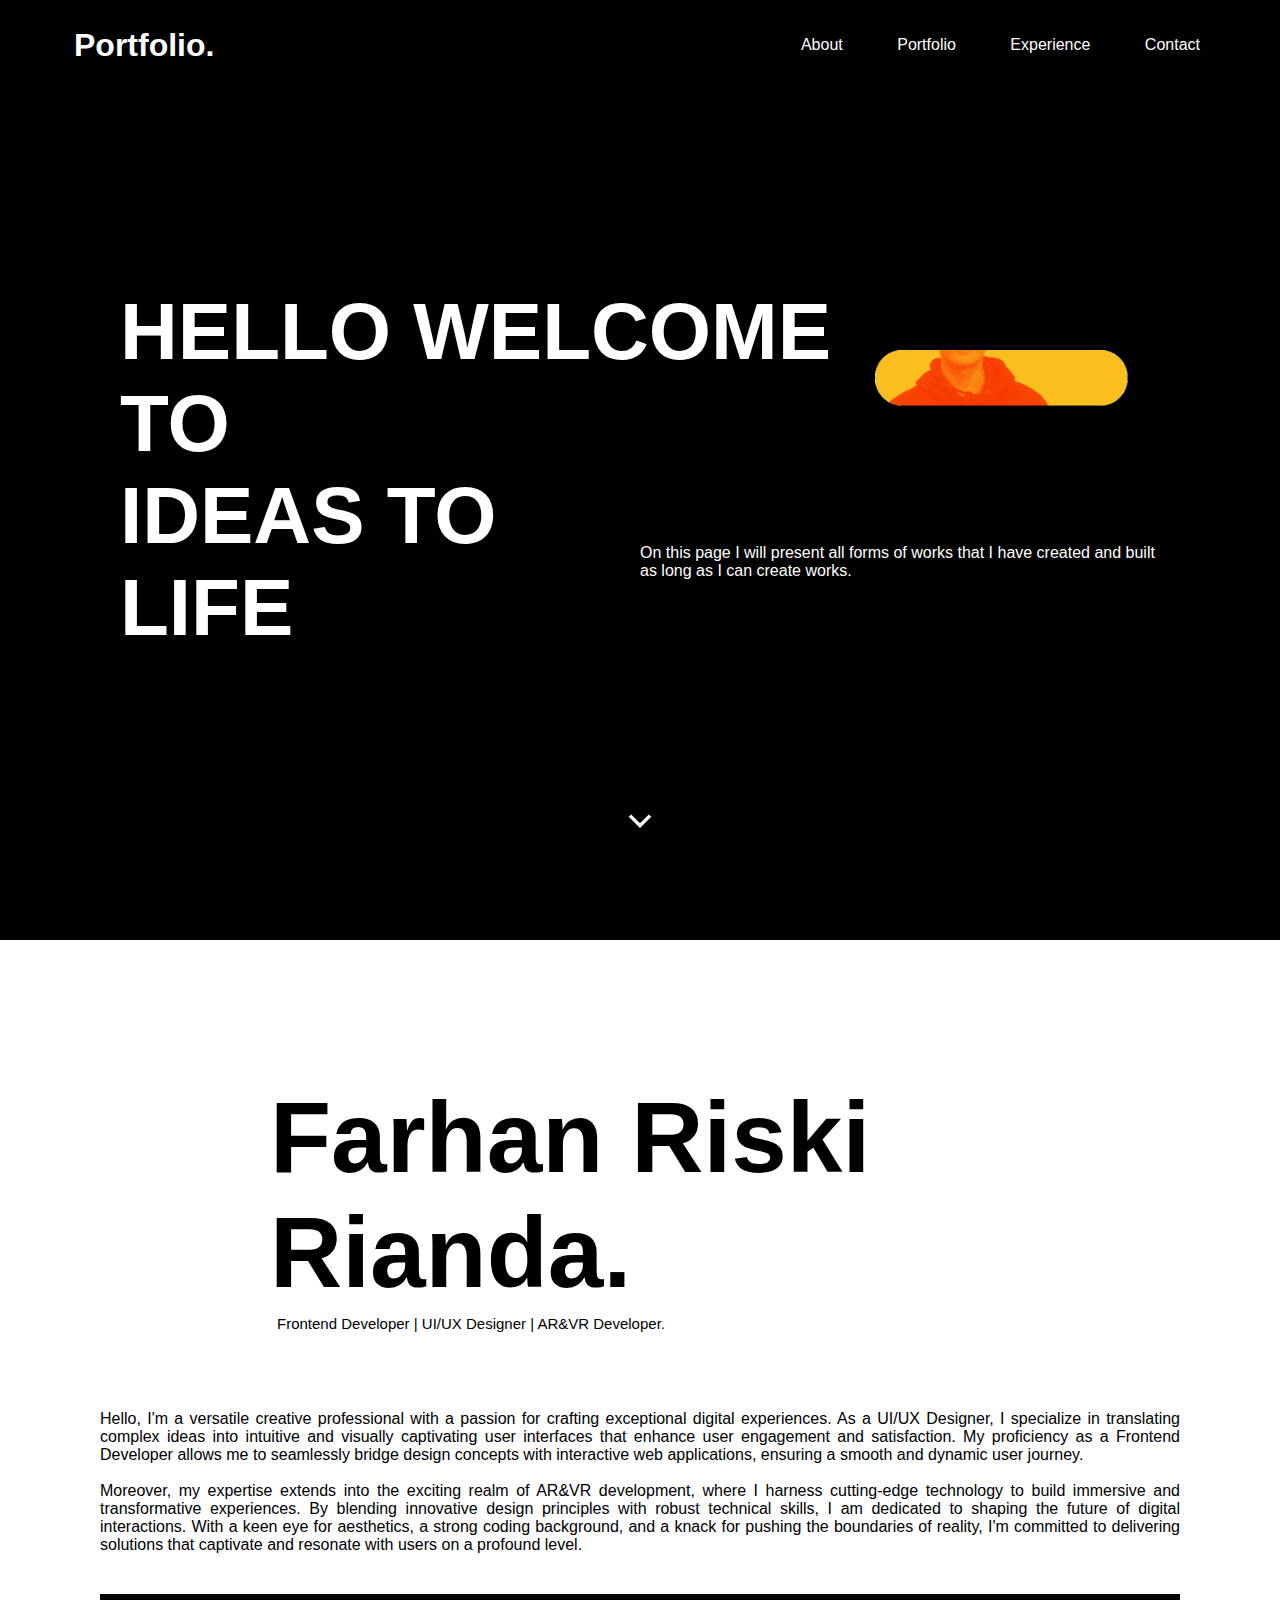
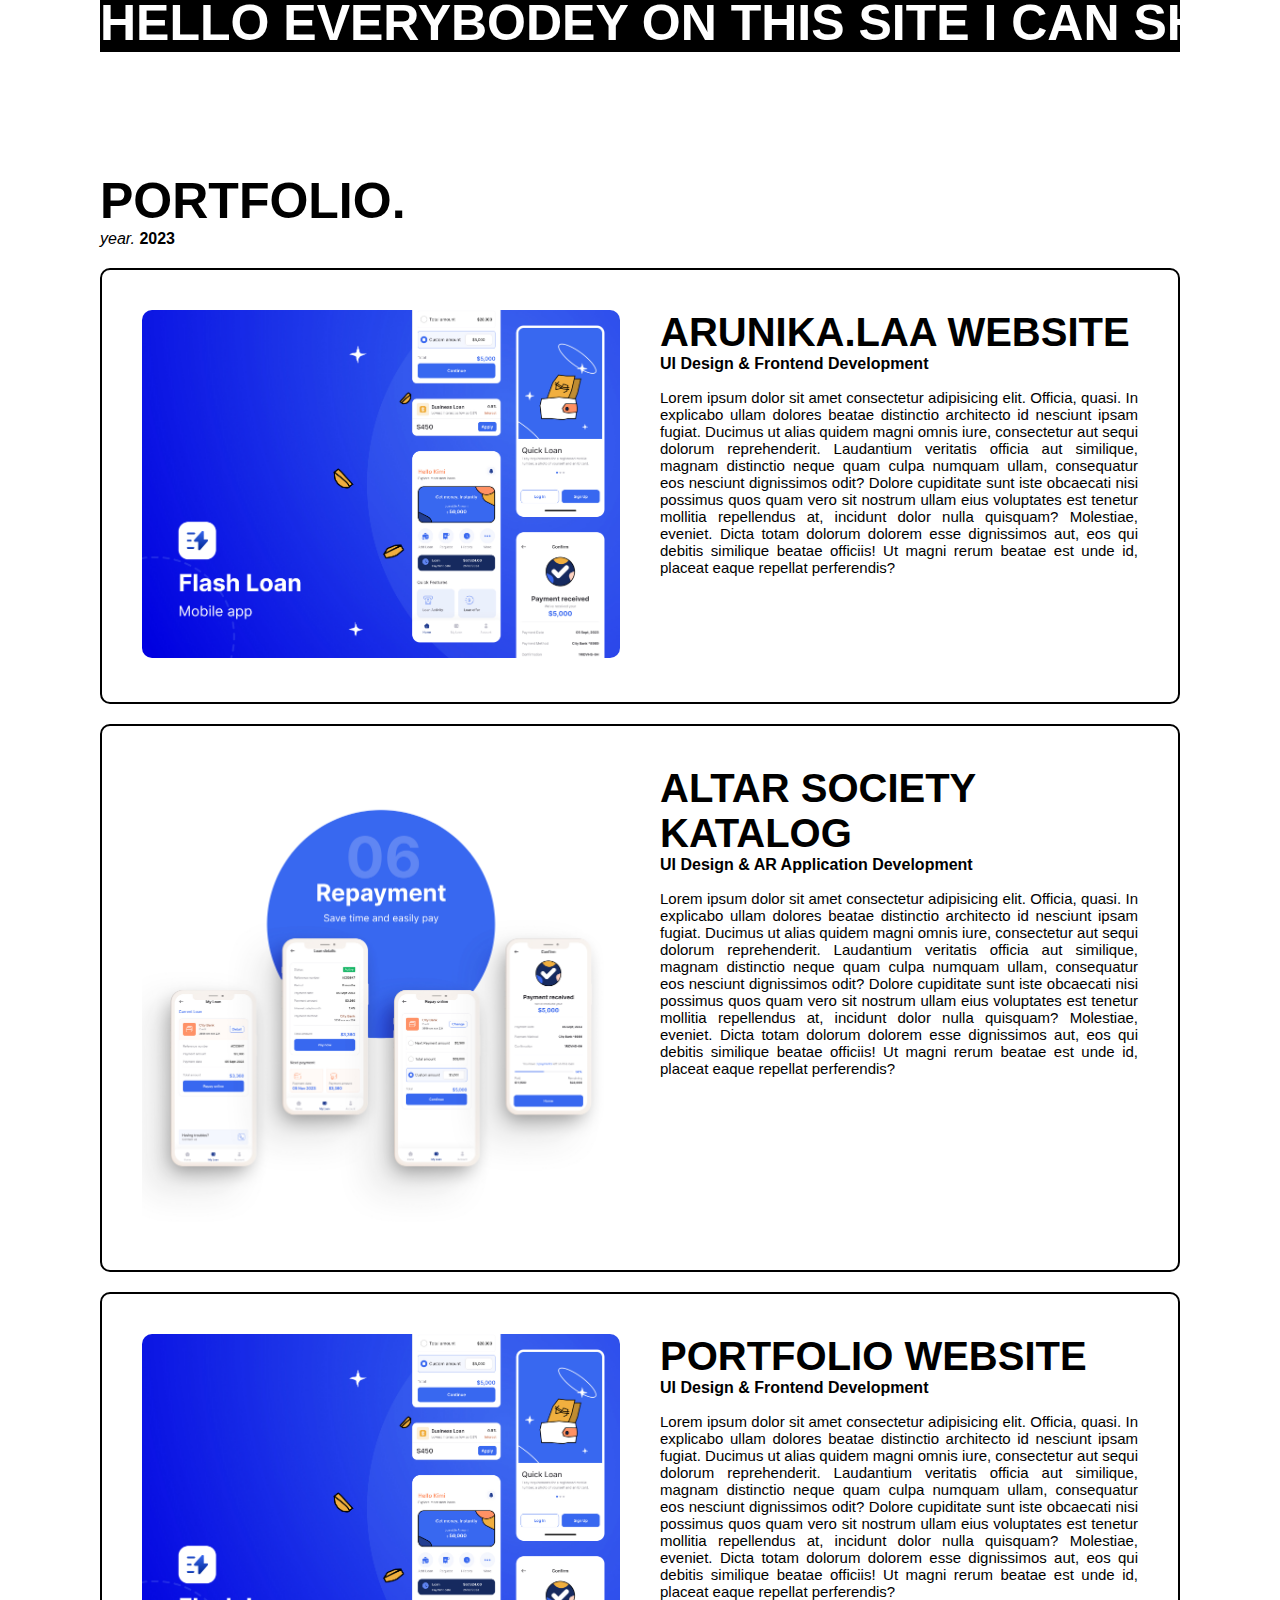
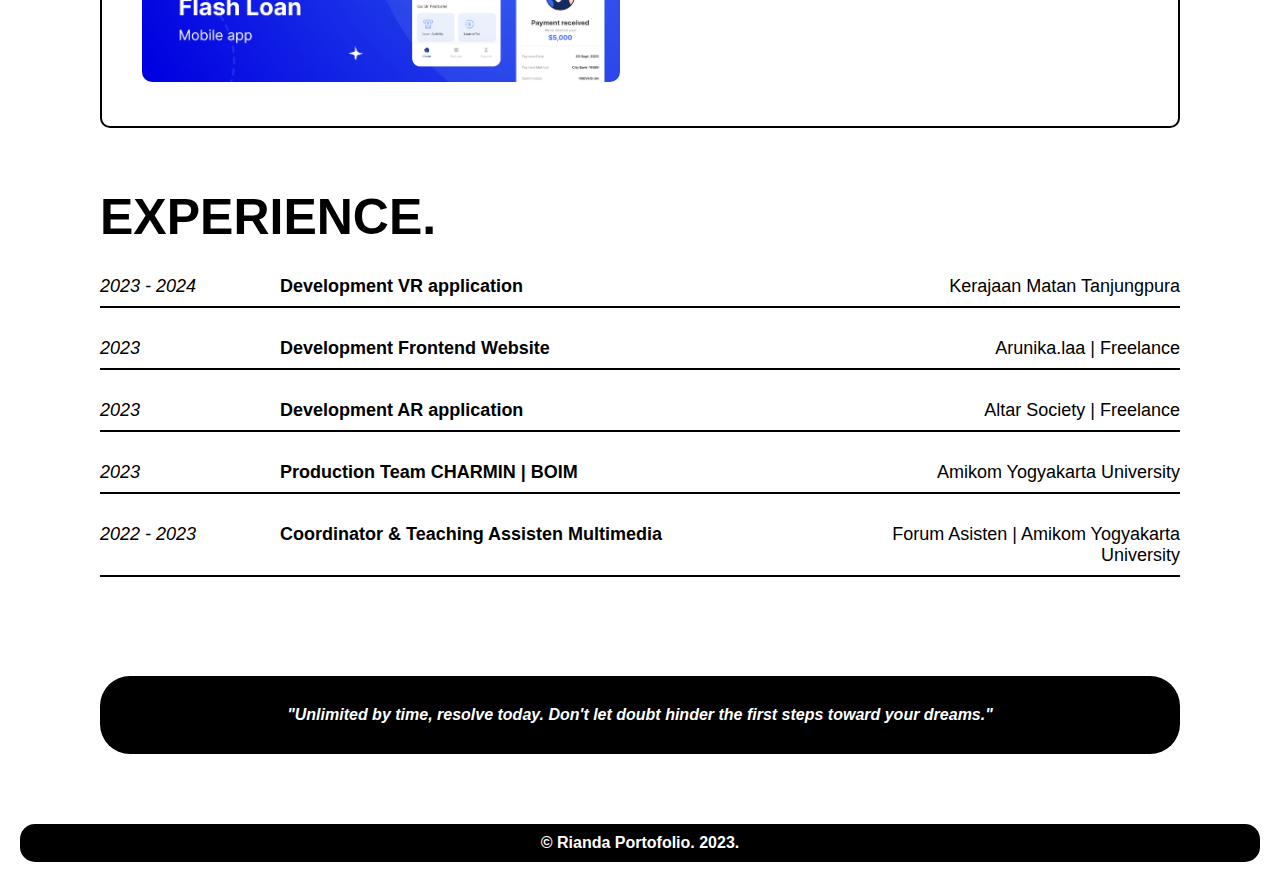
==== commit f35c9a3d: "add animation" ====
--- a/index.html
+++ b/index.html
@@ -46,11 +46,12 @@
         <g id="SVGRepo_iconCarrier">
           <path d="M16.003 18.626l7.081-7.081L25 13.46l-8.997 8.998-9.003-9 1.917-1.916z"></path>
         </g>
-      </svg>
+      </svg>      
     </section>
     
 
     <main>
+      <section id="pagesbio">
       <section id="bio">
         <div>
           <img src="public/A6506337.PNG" style="height: 10cm" alt="" id="ava" />
@@ -71,7 +72,13 @@
           that captivate and resonate with users on a profound level.
         </p>
       </section>
-      <hr />
+
+      <section>
+        <div id="contact-box">
+          <h3>HELLO EVERYBODEY ON THIS SITE I CAN SHOW MY PORTFOLIO IN 2023 | HELLO EVERYBODEY ON THIS SITE I CAN SHOW MY PORTFOLIO IN 2023</h3>
+        </div>
+      </section>
+    </section>
 
       <section id="port">
         <h3>PORTFOLIO.</h3>
--- a/style.css
+++ b/style.css
@@ -43,6 +43,20 @@
 }
 
 
+@keyframes bounce {
+  0%, 100% {
+    transform: translateY(0);
+  }
+  50% {
+    transform: translateY(-20px);
+  }
+}
+
+#scroll-to-bio {
+  animation: bounce 1s infinite;
+}
+
+
 .container {
   display: flex;
   flex-direction: row;
@@ -99,12 +113,37 @@
   box-sizing: border-box;
 }
 
+
 #bio {
   display: flex;
   align-items: center;
   margin: auto 150px;
   padding-top: 100px;
 }
+
+#contact-box {
+  background-color : #000000;
+  color: #ffffff;
+}
+
+@keyframes marquee {
+  0% {
+    transform: translateX(100%);
+  }
+  100% {
+    transform: translateX(-100%);
+  }
+}
+
+#contact-box {
+  overflow: hidden;
+  white-space: nowrap;
+}
+
+#contact-box h3 {
+  animation: marquee 12s linear infinite;
+}
+
 
 #ava {
   height: 12cm;
@@ -171,7 +210,6 @@
 main {
   max-width: full;
   margin: 0px 100px;
-  padding: 40px 10px;
   background-color: #fff;
 }
 
@@ -193,7 +231,7 @@
 }
 
 #port {
-  padding-top: 80px;
+  padding-top : 80px;
 }
 
 /* Style the project containers */
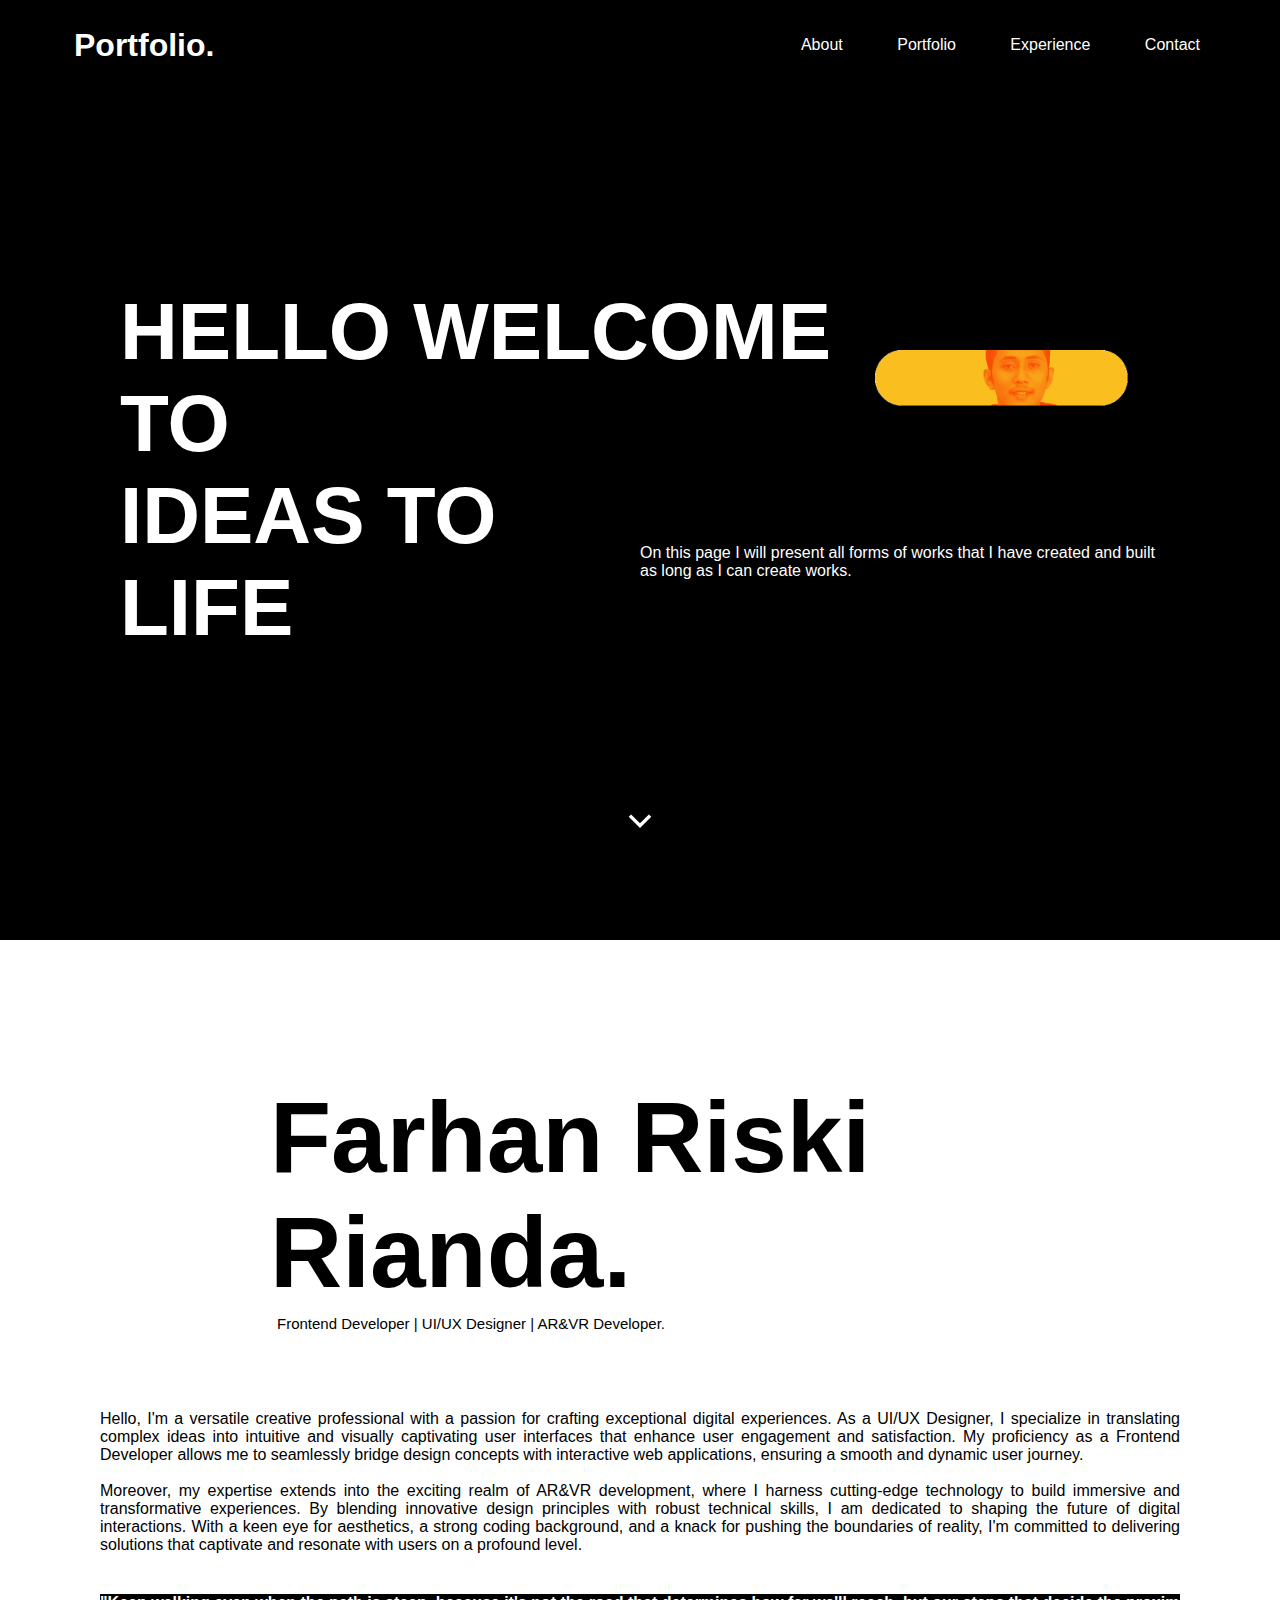
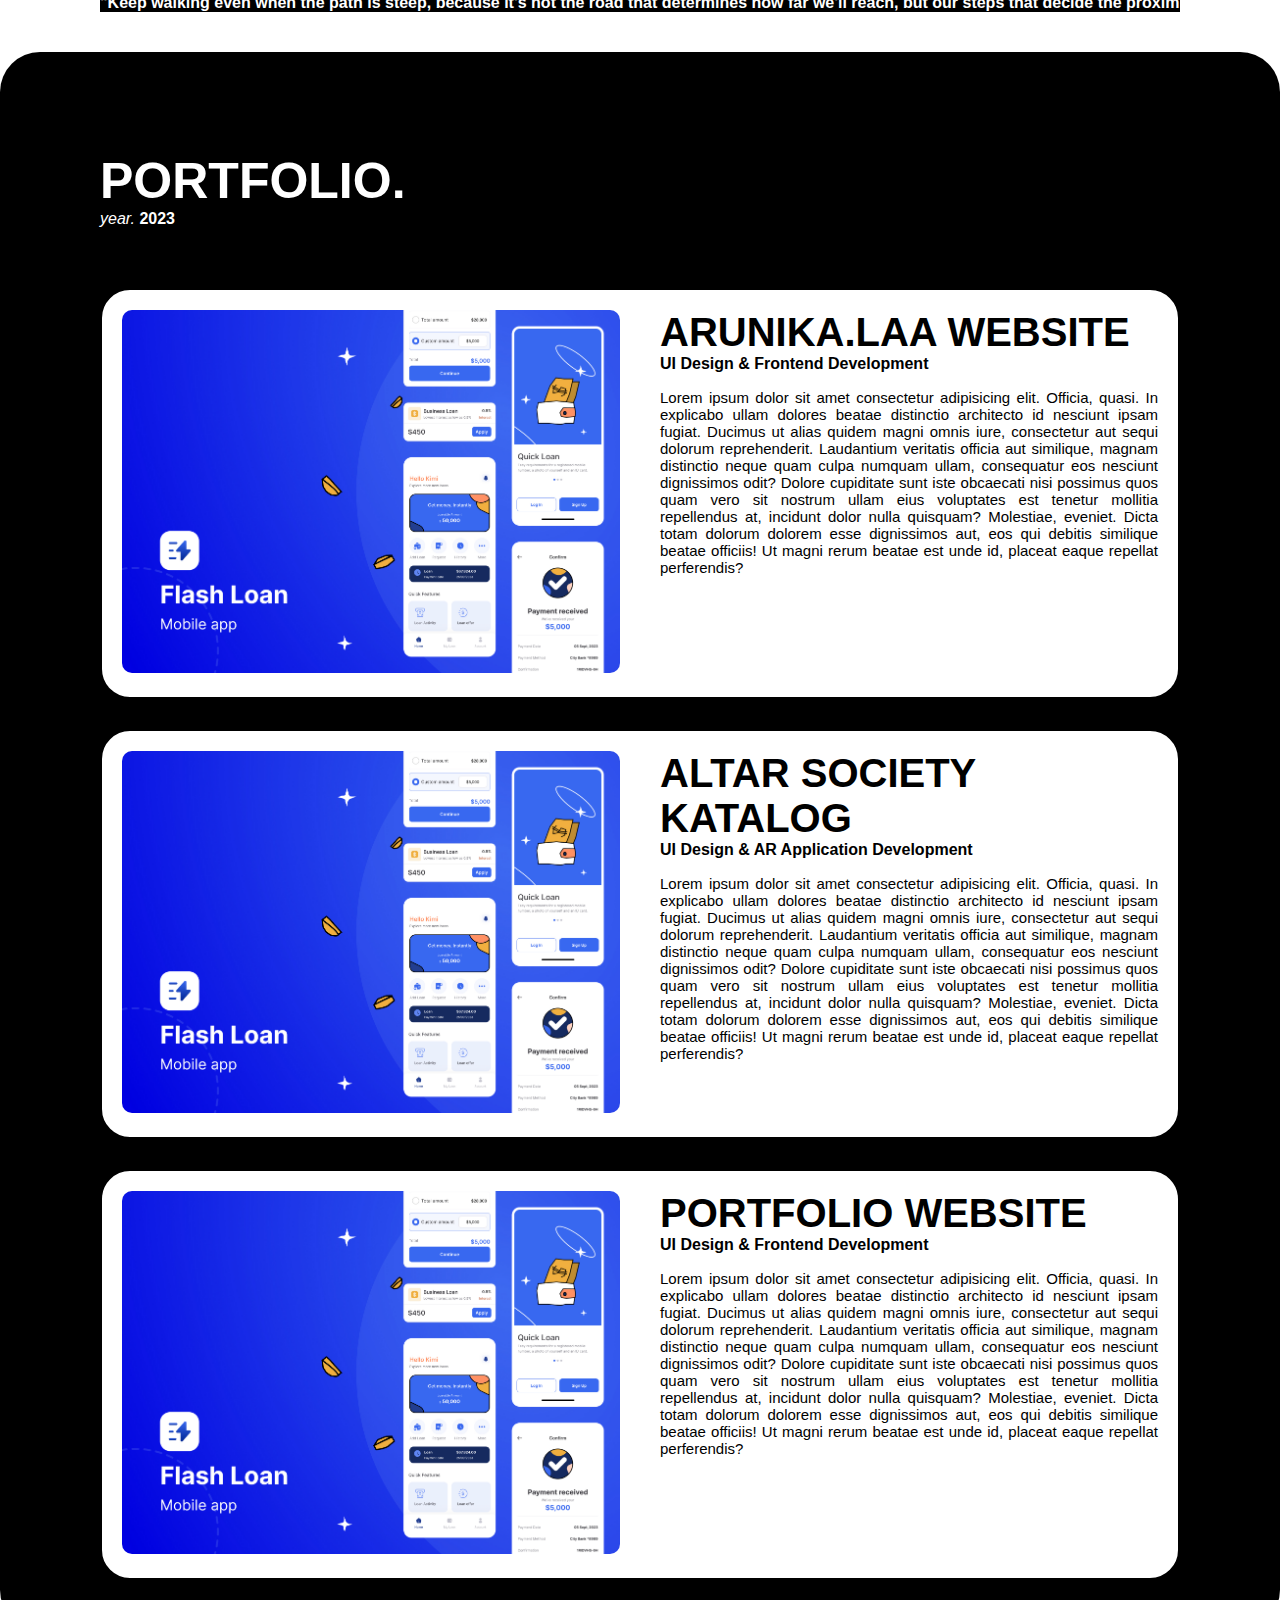
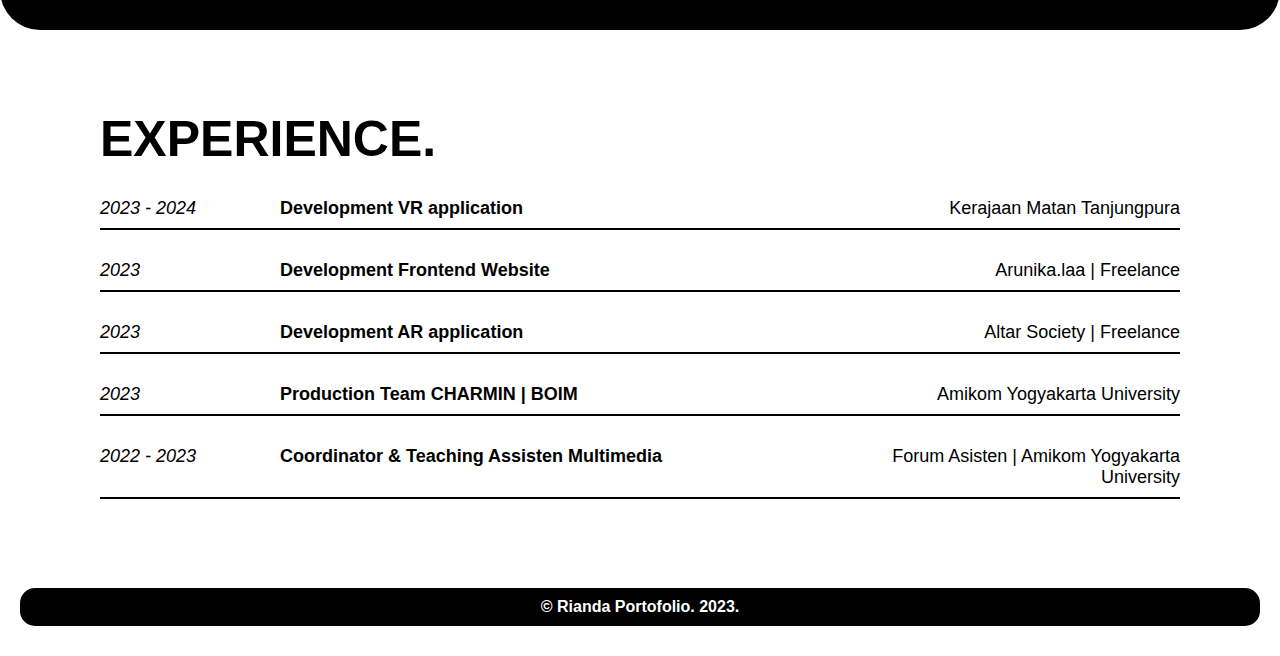
==== commit 9e760d2e: "add new" ====
--- a/index.html
+++ b/index.html
@@ -75,14 +75,14 @@
 
       <section>
         <div id="contact-box">
-          <h3>HELLO EVERYBODEY ON THIS SITE I CAN SHOW MY PORTFOLIO IN 2023 | HELLO EVERYBODEY ON THIS SITE I CAN SHOW MY PORTFOLIO IN 2023</h3>
+          <h4>"Keep walking even when the path is steep, because it's not the road that determines how far we'll reach, but our steps that decide the proximity of the goal we wish to achieve." - Buya Hamka</h4>
         </div>
       </section>
     </section>
 
       <section id="port">
-        <h3>PORTFOLIO.</h3>
-        <p>
+        <h2>PORTFOLIO.</h2>
+        <p id="portp">
           <span style="font-style: italic">year. </span>
           <span style="font-weight: bold">2023</span>
         </p>
@@ -100,7 +100,7 @@
         <!-- Project 2 -->
         <div class="project">
           <div class="images">
-            <img src="public/d3f5fa177263165.64d365cf76393.jpg" alt="Image 1">
+            <img src="public/609c90177263165.64d349cb40224.jpg" alt="Image 1">
           </div>
           <div class="content">
             <h3>Altar Society Katalog</h3>
@@ -154,16 +154,6 @@
         <hr>
 
       </section>
-
-      <section>
-        <div>
-          <div id="bawah">
-            <h4 style="font-style: italic;">"Unlimited by time, resolve today. Don't let doubt hinder the first steps toward your dreams."</h4>
-          </div>
-        </div>
-      </section>
-      
-      
     </main>
 
     <footer>
--- a/style.css
+++ b/style.css
@@ -113,6 +113,9 @@
   box-sizing: border-box;
 }
 
+#pagesbio {
+  margin: 0px 100px;
+}
 
 #bio {
   display: flex;
@@ -140,8 +143,8 @@
   white-space: nowrap;
 }
 
-#contact-box h3 {
-  animation: marquee 12s linear infinite;
+#contact-box h4 {
+  animation: marquee 30s linear infinite;
 }
 
 
@@ -209,7 +212,6 @@
 /* Style the main content area */
 main {
   max-width: full;
-  margin: 0px 100px;
   background-color: #fff;
 }
 
@@ -231,20 +233,41 @@
 }
 
 #port {
-  padding-top : 80px;
+  padding-top : 100px;
+  background-color: #000;
+  border-radius: 40px;
+}
+
+#port h2 {
+  color: #fff;
+  font-size: 50px;
+  margin-left: 100px;
+}
+
+#port p {
+  color : #000000;
+  padding-bottom : 30px;
+}
+
+#port span {
+  color: #fff;
+}
+
+#portp {
+  margin-left: 100px;
 }
 
 /* Style the project containers */
 .project {
   border: 2px solid #000000;
-  padding: 20px;
-  margin-top: 20px;
-  margin-bottom: 20px;
+  margin: 30px 100px;
   background-color: #fff;
-  border-radius: 10px;
+  border-radius: 30px;
   display: flex;
   align-items: flex-start;
-}
+  color: #000;
+}
+
 
 .images {
   flex: 1;
@@ -281,7 +304,10 @@
 }
 
 #exp {
+  padding-top: 80px;
+  padding-bottom: 80px;
   font-size: 18px;
+  margin: 0px 100px;
 }
 
 #exp .experience {
@@ -304,17 +330,6 @@
   text-align: right;
 }
 
-
-#bawah {
-  margin-top: 50px;
-  margin-bottom: 50px;
-  padding-top: 30px;
-  padding-bottom: 30px;
-  text-align: center;
-  color: #fff;
-  background-color: #000000;
-  border-radius: 30px;
-}
 
 /* Style the footer with a background color and add spacing */
 footer {
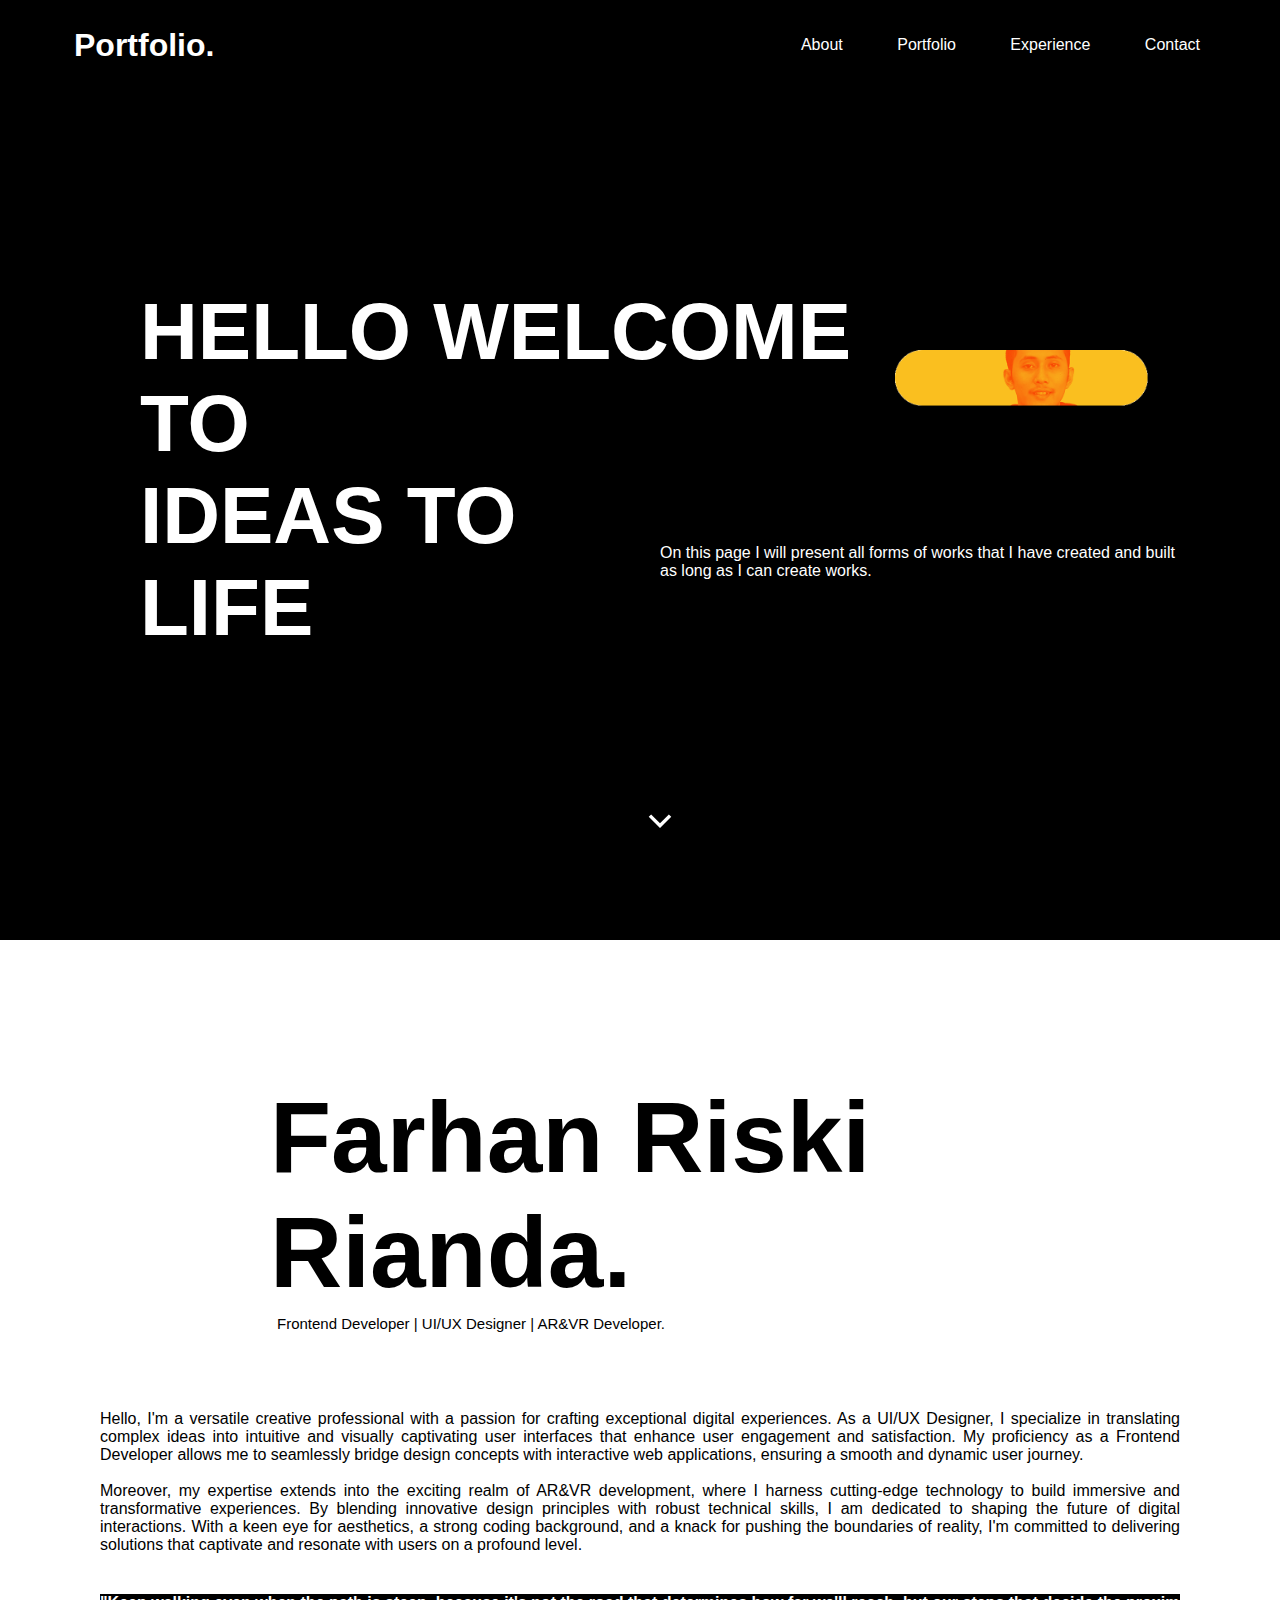
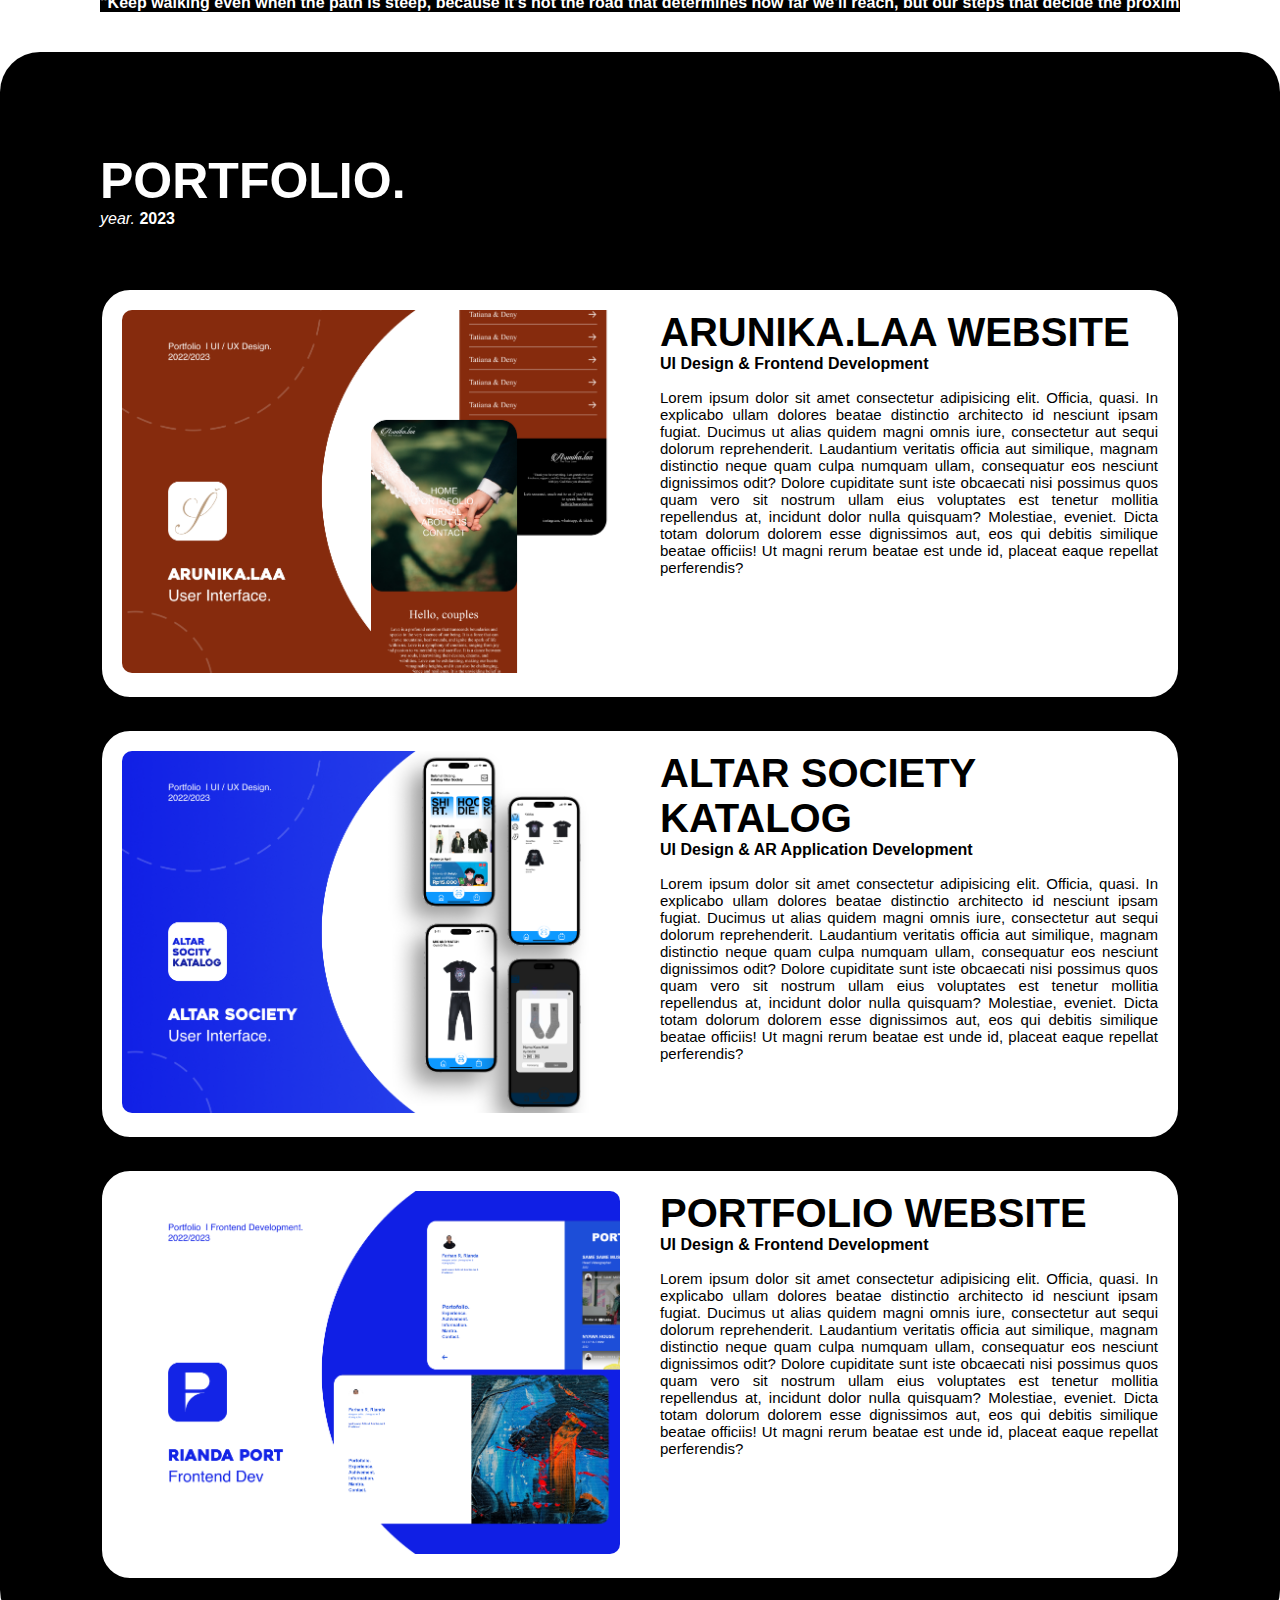
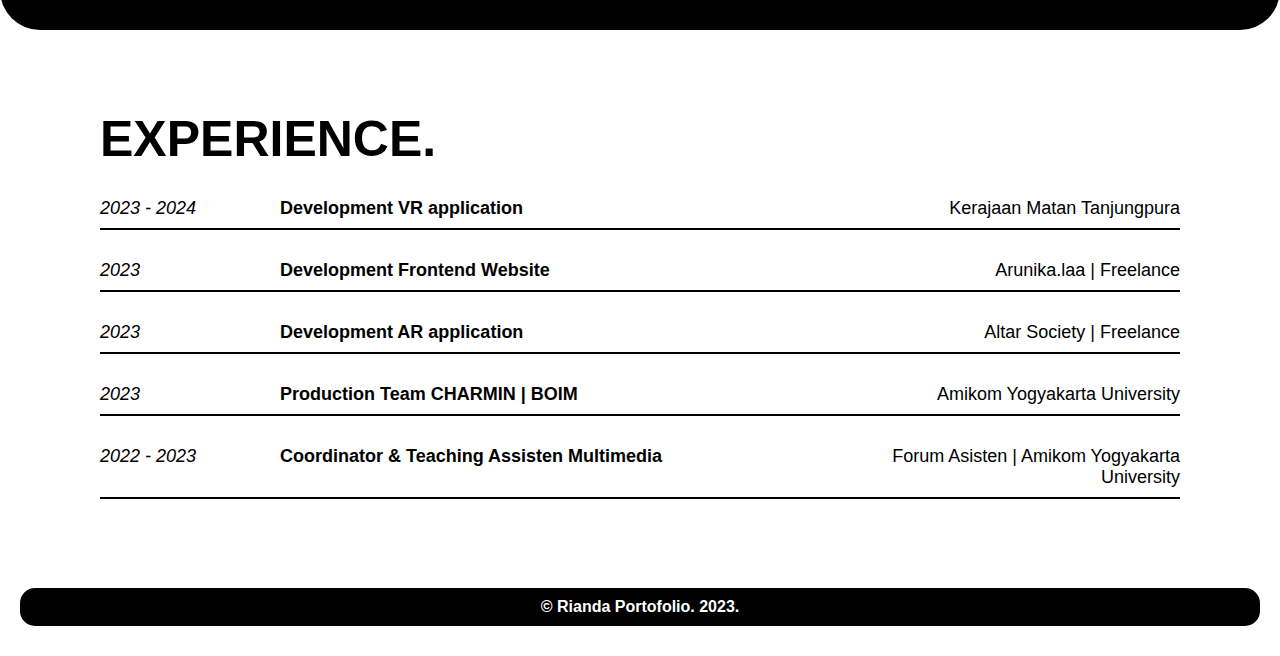
==== commit 2a8251f6: "add pages portofolio" ====
--- a/index.html
+++ b/index.html
@@ -5,11 +5,17 @@
     <meta name="viewport" content="width=device-width, initial-scale=1.0" />
     <link rel="stylesheet" href="style.css" />
     <title>Rianda Port | Home</title>
+    <script src="script.js"></script>
   </head>
   <body>
     <header>
+      <div class="menu-toggle" id="mobile-menu">
+        <div class="bar"></div>
+        <div class="bar"></div>
+        <div class="bar"></div>
+      </div>
       <h1><a href="index.html">Portfolio.</a></h1>
-      <nav>
+      <nav class="nav-menu">
         <ul>
           <li><a href="#bio">About</a></li>
           <li><a href="#port">Portfolio</a></li>
@@ -18,6 +24,8 @@
         </ul>
       </nav>
     </header>
+    
+    
 
     <section id="home">
       <div>
@@ -88,7 +96,7 @@
         </p>
         <div class="project">
           <div class="images">
-            <img src="public/609c90177263165.64d349cb40224.jpg" alt="Image 1">
+            <img src="public/Frame 2.png" alt="Image 1">
           </div>
           <div class="content">
             <h3>Arunika.laa Website</h3>
@@ -100,7 +108,7 @@
         <!-- Project 2 -->
         <div class="project">
           <div class="images">
-            <img src="public/609c90177263165.64d349cb40224.jpg" alt="Image 1">
+            <img src="public/Frame 1.png" alt="Image 1">
           </div>
           <div class="content">
             <h3>Altar Society Katalog</h3>
@@ -111,7 +119,7 @@
         <!-- Project 3 -->
         <div class="project">
           <div class="images">
-            <img src="public/609c90177263165.64d349cb40224.jpg" alt="Image 1">
+            <img src="public/Frame 3.png" alt="Image 1">
           </div>
           <div class="content">
             <h3>Portfolio Website</h3>
--- a/style.css
+++ b/style.css
@@ -1,10 +1,27 @@
+/* Style for the hamburger menu */
+.menu-toggle {
+  display: none; /* Hide the menu toggle initially */
+  cursor: pointer;
+  padding: 15px;
+}
+
+.bar {
+  width: 30px;
+  height: 3px;
+  background-color: #fff;
+  margin: 6px 0;
+  transition: 0.4s;
+}
+
+/* RESFONSIVE DESIGN */
 /* Reset some default styles and apply a basic font */
 body,
 h1,
 h2,
 h3,
 h4,
-p,a {
+p,
+a {
   margin: 0;
   padding: 0;
   font-family: Arial, sans-serif;
@@ -23,7 +40,6 @@
 }
 
 #home {
-  flex-wrap: wrap;
   font-family: Arial, sans-serif;
   display: flex;
   flex-direction: column; /* Stack sections vertically */
@@ -33,6 +49,7 @@
   width: 100%;
   background-color: #000000;
   color: #ffffff;
+  padding: 20px; /* Add padding for better spacing */
 }
 
 #home svg {
@@ -42,9 +59,9 @@
   text-align: center;
 }
 
-
 @keyframes bounce {
-  0%, 100% {
+  0%,
+  100% {
     transform: translateY(0);
   }
   50% {
@@ -55,7 +72,6 @@
 #scroll-to-bio {
   animation: bounce 1s infinite;
 }
-
 
 .container {
   display: flex;
@@ -125,7 +141,7 @@
 }
 
 #contact-box {
-  background-color : #000000;
+  background-color: #000000;
   color: #ffffff;
 }
 
@@ -146,7 +162,6 @@
 #contact-box h4 {
   animation: marquee 30s linear infinite;
 }
-
 
 #ava {
   height: 12cm;
@@ -209,6 +224,13 @@
   color: #fff;
 }
 
+.menu-icon {
+  display: none; /* Sembunyikan ikon hamburger pada tampilan desktop */
+  cursor: pointer;
+  font-size: 24px;
+  padding: 0.5rem;
+}
+
 /* Style the main content area */
 main {
   max-width: full;
@@ -233,7 +255,7 @@
 }
 
 #port {
-  padding-top : 100px;
+  padding-top: 100px;
   background-color: #000;
   border-radius: 40px;
 }
@@ -245,8 +267,8 @@
 }
 
 #port p {
-  color : #000000;
-  padding-bottom : 30px;
+  color: #000000;
+  padding-bottom: 30px;
 }
 
 #port span {
@@ -268,7 +290,6 @@
   color: #000;
 }
 
-
 .images {
   flex: 1;
   padding: 20px;
@@ -329,7 +350,6 @@
   flex: 2;
   text-align: right;
 }
-
 
 /* Style the footer with a background color and add spacing */
 footer {
@@ -347,3 +367,195 @@
   border: none; /* Remove default border */
   border-top: 2px solid #000000; /* Set the top border to 2px solid black (#000000) */
 }
+
+/* Media query for mobile view */
+@media (max-width: 896px) {
+  /* Set font sizes for different headings */
+  h2 {
+    font-size: 12px;
+  }
+
+  h3 {
+    font-size: 12px;
+  }
+
+  /* Display menu toggle on mobile view */
+  .menu-toggle {
+    display: block;
+  }
+
+  /* Style the navigation menu */
+  .nav-menu {
+    display: none;
+    position: absolute;
+    top: 60px;
+    left: 0;
+    width: 100%;
+    background-color: #000;
+  }
+
+  .nav-menu.active {
+    display: block;
+  }
+
+  .nav-menu ul {
+    text-align: center;
+    padding: 20px 0;
+  }
+
+  .nav-menu ul li {
+    display: block;
+    margin: 10px;
+  }
+
+  /* Style the bio section */
+  #bio {
+    display: flex;
+    flex-direction: column; /* Stack content vertically on smaller screens */
+    align-items: center;
+    padding: 50px 20px;
+    text-align: center;
+  }
+
+  #bio .bio-content {
+    max-width: 100%; /* Allow content to take full width on smaller screens */
+  }
+
+  #ava {
+    height: auto;
+    max-width: 100%; /* Ensure the image doesn't exceed its container */
+    border-radius: 10px;
+  }
+
+  #bio h2 {
+    font-size: 12px; /* Adjust font size */
+    margin: 20px 0;
+    text-align: left; /* Center the heading */
+  }
+
+  #bio p {
+    font-size: 14px;
+    margin: 0;
+    padding: 10px;
+    text-align: left; /* Center the paragraph */
+  }
+
+  /* Adjust container for responsiveness */
+  .container {
+    display: flex;
+    flex-direction: column; /* Stack content vertically on smaller screens */
+    margin: 0 20px; /* Adjust margins for better spacing */
+    align-items: left;
+    text-align: left;
+  }
+
+  /* Styles for the left section */
+  .left-up h1 {
+    font-size: 24px; /* Reduce font size for smaller screens */
+  }
+
+  /* Styles for the right section */
+  .right-up img {
+    max-width: 100%; /* Ensure the image doesn't exceed its container */
+    height: auto;
+  }
+
+  /* Styles for the bottom section */
+  .left h1 {
+    font-size: 24px; /* Reduce font size for smaller screens */
+  }
+
+  .right p {
+    font-size: 6px; /* Reduce font size for smaller screens */
+    margin: 0;
+    padding: 10px; /* Add padding for better spacing */
+    text-align: le;
+  }
+
+  #home {
+    min-height: 80vh;
+    padding: 10px; /* Adjust padding for smaller screens */
+  }
+
+  header a {
+    font-size: 20px;
+    padding-right: 2rem;
+  }
+
+  #port {
+    padding-top: 100px;
+    background-color: #000;
+    border-radius: 40px;
+  }
+
+  #port h2 {
+    color: #fff;
+    font-size: 24px;
+    margin-left: 100px;
+  }
+
+  #port p {
+    color: #000000;
+    padding-bottom: 30px;
+  }
+
+  #port span {
+    color: #fff;
+  }
+
+  #portp {
+    margin-left: 100px;
+  }
+
+  /* Style the project containers */
+  .project {
+    border: 2px solid #000000;
+    margin: 30px 10px;
+    background-color: #fff;
+    border-radius: 30px;
+    display: flex;
+    flex-direction: column; /* Stack content vertically */
+    align-items: flex-start;
+    color: #000;
+  }
+  
+
+  .images {
+    flex: 1;
+    padding: 20px;
+  }
+
+  .images img {
+    max-width: 100%;
+    height: auto;
+    border-radius: 10px;
+  }
+
+  .content {
+    flex: 1;
+    padding: 20px;
+  }
+
+  .content h3 {
+    font-size: 16px;
+    font-style: up;
+    text-transform: uppercase;
+  }
+
+  .content h4 {
+    font-size: 10px;
+    font-style: up;
+    text-transform: uppercase;
+  }
+
+  .content h3 a {
+    text-decoration: none;
+    color: #000000;
+  }
+
+  .content p {
+    font-size: 10px;
+    padding-top: 1rem;
+    text-align: justify;
+  }
+}
